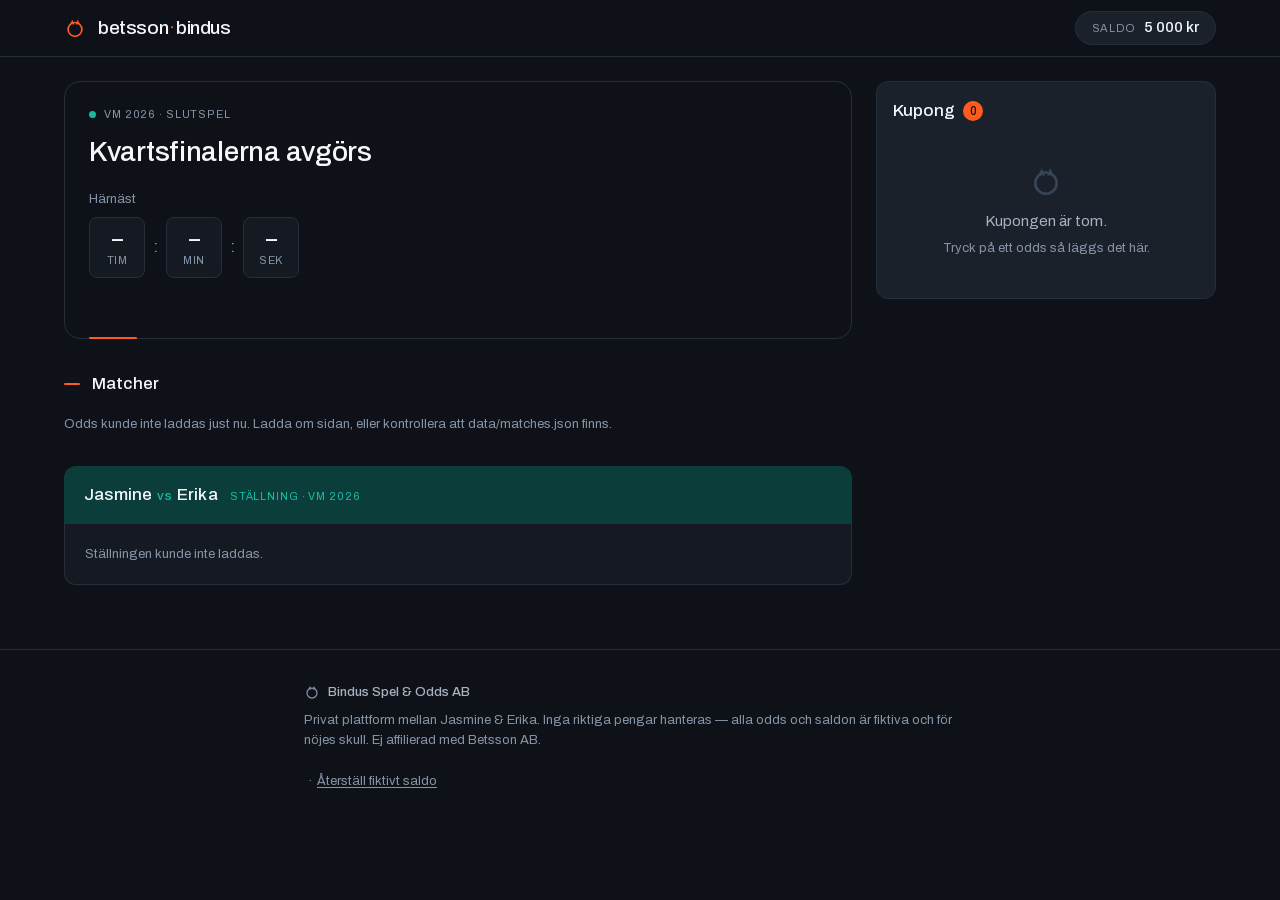
==== index.html @ a3f586de "Betsson & Bindus — privat sportsbook för VM 2026 (statisk front-end) Datadriven oddstavla (data/matc" ====
<!DOCTYPE html>
<html lang="sv">
<head>
  <meta charset="utf-8">
  <meta name="viewport" content="width=device-width, initial-scale=1">
  <title>Betsson &amp; Bindus — Sportsbook · VM 2026</title>
  <meta name="description" content="Privat sportsbook för fotbolls-VM 2026 — Jasmine mot Erika. Odds, kupong och leaderboard. Inga riktiga pengar.">
  <meta name="theme-color" content="#0E1218">

  <meta property="og:type" content="website">
  <meta property="og:site_name" content="Betsson &amp; Bindus">
  <meta property="og:title" content="Betsson &amp; Bindus — Sportsbook · VM 2026">
  <meta property="og:description" content="Privat sportsbook för VM 2026 — Jasmine mot Erika. Kvartsfinalerna avgörs.">
  <meta property="og:url" content="https://stampetherabbit.github.io/betsson-bindus/">
  <meta property="og:image" content="https://stampetherabbit.github.io/betsson-bindus/assets/og-image.png">
  <meta property="og:image:width" content="1200">
  <meta property="og:image:height" content="630">
  <meta name="twitter:card" content="summary_large_image">

  <link rel="icon" href="assets/favicon.svg" type="image/svg+xml">
  <link rel="icon" href="assets/favicon-96.png" type="image/png" sizes="96x96">
  <link rel="apple-touch-icon" href="assets/apple-touch-icon.png">

  <link rel="preload" href="fonts/archivo-var.woff2" as="font" type="font/woff2" crossorigin>
  <link rel="stylesheet" href="css/styles.css">
</head>
<body>
  <a class="skip-link" href="#main">Hoppa till innehållet</a>

  <header class="site-header">
    <div class="shell header-inner">
      <a class="brand" href="#main" aria-label="Betsson och Bindus — till startsidan">
        <svg class="cat-glyph" viewBox="0 0 32 32" width="22" height="22" aria-hidden="true" focusable="false">
          <circle cx="16" cy="18" r="10" fill="none" stroke="currentColor" stroke-width="2.5"/>
          <path d="M9 10 L12 4 L15 11 Z" fill="currentColor"/>
          <path d="M23 10 L20 4 L17 11 Z" fill="currentColor"/>
          <circle cx="12.5" cy="17" r="1.4" fill="var(--bg)"/>
          <circle cx="19.5" cy="17" r="1.4" fill="var(--bg)"/>
        </svg>
        <span class="wordmark">betsson<span class="dot">·</span>bindus</span>
      </a>
      <div class="balance-pill" title="Fiktivt saldo — inga riktiga pengar">
        <span class="balance-label">Saldo</span>
        <span class="balance-value tnum" id="balance-value">5 000 kr</span>
      </div>
    </div>
  </header>

  <div class="shell layout">
    <main id="main">

      <section class="hero" aria-labelledby="hero-title">
        <p class="hero-eyebrow"><span class="live-dot" aria-hidden="true"></span> <span id="hero-eyebrow-text">VM 2026 · Slutspel</span></p>
        <h1 id="hero-title">Kvartsfinalerna avgörs</h1>

        <div class="countdown-wrap">
          <p class="countdown-label" id="countdown-label">Härnäst</p>
          <div class="countdown" id="countdown" aria-label="Nedräkning till nästa avspark">
            <span class="cd-block"><span class="cd-num tnum" id="cd-h">–</span><span class="cd-unit">tim</span></span>
            <span class="cd-sep" aria-hidden="true">:</span>
            <span class="cd-block"><span class="cd-num tnum" id="cd-m">–</span><span class="cd-unit">min</span></span>
            <span class="cd-sep" aria-hidden="true">:</span>
            <span class="cd-block"><span class="cd-num tnum" id="cd-s">–</span><span class="cd-unit">sek</span></span>
          </div>
        </div>

        <ul class="hero-chips" id="hero-chips" aria-label="Kvartsfinaler"></ul>
        <p class="hero-final-teaser" id="hero-final-teaser"></p>
      </section>

      <section class="section" id="matcher" aria-labelledby="matcher-title">
        <h2 class="section-title" id="matcher-title">Matcher</h2>
        <div class="match-list" id="match-list">
          <p class="loading-note">Laddar odds …</p>
        </div>
      </section>

      <section class="section" id="senare" aria-labelledby="senare-title" hidden>
        <h2 class="section-title" id="senare-title">Senare i slutspelet</h2>
        <div class="upcoming-list" id="upcoming-list"></div>
      </section>

      <section class="section" id="vinnare" aria-labelledby="vinnare-title" hidden>
        <h2 class="section-title" id="vinnare-title">Vinnare — VM 2026</h2>
        <div class="outright-grid" id="outright-grid"></div>
      </section>

      <section class="section heart-section" id="medlemmar" aria-labelledby="medlemmar-title">
        <div class="heart-header">
          <h2 class="heart-title" id="medlemmar-title">Jasmine <span class="vs">vs</span> Erika</h2>
          <span class="heart-sub">Ställning · VM 2026</span>
          <span class="example-badge" id="example-badge" hidden title="Påhittade spel — ersätt i data/bets.json">Exempeldata</span>
        </div>
        <div id="leaderboard">
          <p class="loading-note">Laddar ställningen …</p>
        </div>
      </section>

    </main>

    <aside class="betslip empty" id="betslip">
      <button class="betslip-bar" id="slip-bar" aria-expanded="false" aria-controls="slip-panel">
        <span class="slip-bar-left">
          <span class="slip-badge tnum" id="slip-badge-bar">0</span>
          <span>Kupong</span>
        </span>
        <span class="slip-bar-right">
          <span class="slip-bar-payout tnum" id="slip-bar-payout"></span>
          <svg class="chev" viewBox="0 0 16 16" width="16" height="16" aria-hidden="true"><path d="M3 10 L8 5 L13 10" fill="none" stroke="currentColor" stroke-width="2" stroke-linecap="round" stroke-linejoin="round"/></svg>
        </span>
      </button>

      <div class="betslip-panel" id="slip-panel" role="dialog" aria-modal="false" aria-label="Kupong">
        <button class="sheet-handle" id="sheet-handle" aria-label="Stäng kupongen"><span aria-hidden="true"></span></button>

        <div class="slip-view" id="slip-view">
          <div class="slip-header">
            <h2 class="slip-title" tabindex="-1" id="slip-heading">Kupong <span class="slip-badge tnum" id="slip-badge">0</span></h2>
            <button class="slip-clear" id="slip-clear" hidden>Rensa</button>
          </div>

          <div class="slip-empty" id="slip-empty">
            <svg class="cat-glyph big" viewBox="0 0 32 32" width="34" height="34" aria-hidden="true" focusable="false">
              <circle cx="16" cy="18" r="10" fill="none" stroke="currentColor" stroke-width="2.5"/>
              <path d="M9 10 L12 4 L15 11 Z" fill="currentColor"/>
              <path d="M23 10 L20 4 L17 11 Z" fill="currentColor"/>
              <circle cx="12.5" cy="17" r="1.4" fill="var(--surface-raised)"/>
              <circle cx="19.5" cy="17" r="1.4" fill="var(--surface-raised)"/>
            </svg>
            <p>Kupongen är tom.</p>
            <p class="slip-empty-hint">Tryck på ett odds så läggs det här.</p>
          </div>

          <div class="slip-body" id="slip-body" hidden>
            <div class="slip-mode" role="group" aria-label="Speltyp">
              <button class="mode-btn active" id="mode-single" aria-pressed="true">Singel</button>
              <button class="mode-btn" id="mode-kombi" aria-pressed="false">Kombi</button>
            </div>
            <p class="kombi-hint" id="kombi-hint" hidden>Kombi kräver minst två val från olika matcher.</p>

            <ul class="slip-rows" id="slip-rows"></ul>

            <div class="slip-total-odds" id="slip-total-odds" hidden>
              <span>Totalodds</span>
              <span class="tnum" id="total-odds-value">–</span>
            </div>

            <div class="stake-block">
              <label class="stake-label" for="stake-input" id="stake-label">Insats</label>
              <div class="stake-field">
                <input class="stake-input tnum" id="stake-input" type="text" inputmode="numeric" autocomplete="off" value="100" aria-describedby="stake-hint">
                <span class="stake-suffix" aria-hidden="true">kr</span>
              </div>
              <div class="stake-quick" role="group" aria-label="Snabbval för insats">
                <button class="quick-btn" data-stake="50">50</button>
                <button class="quick-btn" data-stake="100">100</button>
                <button class="quick-btn" data-stake="250">250</button>
                <button class="quick-btn" data-stake="all">Allt</button>
              </div>
              <p class="stake-hint" id="stake-hint" hidden></p>
            </div>

            <div class="payout-box" aria-live="polite">
              <div class="payout-row muted-row" id="total-stake-row" hidden>
                <span>Total insats</span>
                <span class="tnum" id="total-stake-value">–</span>
              </div>
              <div class="payout-row">
                <span>Möjlig utbetalning</span>
                <span class="payout-value tnum" id="payout-value">0 kr</span>
              </div>
            </div>

            <button class="place-btn" id="place-btn">Lägg spel</button>
          </div>
        </div>

        <div class="receipt-view" id="receipt-view" hidden>
          <div class="receipt" id="receipt"></div>
          <div class="receipt-actions">
            <button class="ghost-btn" id="receipt-done">Klar</button>
            <button class="share-btn" id="receipt-share">Dela med motståndaren</button>
          </div>
        </div>
      </div>
    </aside>
  </div>

  <div class="backdrop" id="backdrop" hidden></div>
  <div class="toast" id="toast" role="status" aria-live="polite" hidden></div>

  <footer class="site-footer">
    <div class="shell">
      <p class="footer-brand">
        <svg class="cat-glyph" viewBox="0 0 32 32" width="16" height="16" aria-hidden="true" focusable="false">
          <circle cx="16" cy="18" r="10" fill="none" stroke="currentColor" stroke-width="2.5"/>
          <path d="M9 10 L12 4 L15 11 Z" fill="currentColor"/>
          <path d="M23 10 L20 4 L17 11 Z" fill="currentColor"/>
        </svg>
        Bindus Spel &amp; Odds AB
      </p>
      <p>Privat plattform mellan Jasmine &amp; Erika. Inga riktiga pengar hanteras — alla odds och saldon är fiktiva och för nöjes skull. Ej affilierad med Betsson AB.</p>
      <p class="footer-meta"><span id="data-version"></span> · <button class="footer-reset" id="reset-balance">Återställ fiktivt saldo</button></p>
    </div>
  </footer>

  <noscript>
    <div class="noscript-note">Sajten behöver JavaScript för att visa odds och kupong. Aktivera JavaScript och ladda om sidan.</div>
  </noscript>

  <script type="module" src="js/app.js"></script>
</body>
</html>
---- css/styles.css ----
/* betsson·bindus — "Oddstavlan"
   Archivo Variable (OFL, se fonts/OFL.txt) — en familj, tabular-nums för alla siffror. */

@font-face {
  font-family: "Archivo";
  src: url("../fonts/archivo-var.woff2") format("woff2");
  font-weight: 100 900;
  font-display: swap;
}

:root {
  /* Bas & elevation — tre-stegs mörk, inga skuggor för djup */
  --bg:             #0E1218;
  --surface:        #151A22;
  --surface-raised: #1B212B;
  --surface-sunken: #0B0E14;

  /* Text */
  --text-primary:   #F4F6FA;
  --text-secondary: #A8B2C1;
  --text-muted:     #8593A6;

  /* Accent — endast handling */
  --accent:      #FF5A1F;
  --accent-soft: rgba(255, 90, 31, .10);
  --on-accent:   #0E1218;

  /* Funktionell färg: odds-rörelse + utfall */
  --odds-up:        #E24B4A;
  --odds-up-wash:   rgba(226, 75, 74, .12);
  --odds-down:      #1D9E75;
  --odds-down-wash: rgba(29, 158, 117, .12);
  --positive: #1D9E75;
  --negative: #E24B4A;
  --negative-text: #F07573; /* liten röd text på ljusare surfaces — klarar 4.5:1 */

  /* Hjärtat: cyan = endast Jasmine vs Erika + live */
  --heart:      #0B3D3A;
  --heart-live: #17B8A6;

  /* Borders — hairlines */
  --border:        #252E3A;
  --border-odds:   #2A3340;
  --border-strong: #384556;

  /* Radius */
  --r-btn: 8px;
  --r-card: 12px;
  --r-lg: 16px;
  --r-pill: 999px;

  /* Spacing — strikt 4px-bas */
  --s1: 4px;  --s2: 8px;  --s3: 12px; --s4: 16px;
  --s5: 20px; --s6: 24px; --s8: 32px; --s12: 48px; --s16: 64px;

  /* Motion */
  --e-snap:   cubic-bezier(0.2, 0, 0, 1);
  --e-spring: cubic-bezier(0.32, 0.72, 0, 1);
  --e-pop:    cubic-bezier(0.34, 1.56, 0.64, 1);
  --d-micro: 120ms;
  --d-add:   200ms;
  --d-sheet: 300ms;
  --d-flash: 600ms;

  /* Layout */
  --maxw: 1200px;
  --panel-w: 340px;
  --header-h: 56px;
  --sticky-top: 72px;
}

/* ---------- Reset-lite ---------- */
*, *::before, *::after { box-sizing: border-box; }
html { -webkit-text-size-adjust: 100%; }
body {
  margin: 0;
  background: var(--bg);
  color: var(--text-secondary);
  font-family: "Archivo", system-ui, -apple-system, "Segoe UI", sans-serif;
  font-size: 15px;
  line-height: 1.55;
  -webkit-font-smoothing: antialiased;
}
h1, h2, h3, p, ul { margin: 0; }
ul { padding: 0; list-style: none; }
button, input { font: inherit; color: inherit; }
button { background: none; border: 0; padding: 0; cursor: pointer; }
svg { display: block; }
a { color: inherit; text-decoration: none; }

.tnum { font-variant-numeric: tabular-nums; }

[hidden] { display: none !important; }

:focus-visible {
  outline: 2px solid var(--accent);
  outline-offset: 2px;
  border-radius: var(--r-btn);
}

.sr-only {
  position: absolute; width: 1px; height: 1px;
  clip-path: inset(50%); overflow: hidden; white-space: nowrap;
}

.skip-link {
  position: absolute; top: -48px; left: var(--s4);
  background: var(--accent); color: var(--on-accent);
  padding: var(--s2) var(--s4); border-radius: var(--r-btn);
  font-weight: 500; z-index: 100;
  transition: top var(--d-micro) var(--e-snap);
}
.skip-link:focus { top: var(--s2); }

.shell {
  max-width: var(--maxw);
  margin-inline: auto;
  padding-inline: clamp(16px, 4vw, 24px);
}

/* ---------- Header ---------- */
.site-header {
  position: sticky; top: 0; z-index: 30;
  background: var(--bg);
  border-bottom: 1px solid var(--border);
}
.header-inner {
  height: var(--header-h);
  display: flex; align-items: center; justify-content: space-between;
  gap: var(--s4);
}
.brand { display: flex; align-items: center; gap: var(--s3); }
.cat-glyph { color: var(--accent); flex: none; }
.wordmark {
  font-size: 19px; font-weight: 500; letter-spacing: -0.02em;
  color: var(--text-primary);
}
.wordmark .dot { color: var(--accent); padding: 0 1px; }

.balance-pill {
  display: flex; align-items: baseline; gap: var(--s2);
  background: var(--surface-raised);
  border: 1px solid var(--border);
  border-radius: var(--r-pill);
  padding: var(--s1) var(--s4);
}
.balance-label {
  font-size: 11px; text-transform: uppercase; letter-spacing: .06em;
  color: var(--text-muted);
}
.balance-value { font-size: 15px; font-weight: 500; color: var(--text-primary); }

/* ---------- Layout ---------- */
.layout { padding-block: var(--s6) var(--s16); }
main { min-width: 0; }
main > * + * { margin-top: var(--s8); }

@media (min-width: 1024px) {
  .layout {
    display: grid;
    grid-template-columns: minmax(0, 1fr) var(--panel-w);
    gap: var(--s6);
    align-items: start;
  }
}

/* ---------- Hero ---------- */
.hero {
  border: 1px solid var(--border);
  border-radius: var(--r-lg);
  padding: var(--s6);
  position: relative;
}
.hero::after {
  content: ""; position: absolute; left: var(--s6); bottom: -1px;
  width: 48px; height: 2px; background: var(--accent); border-radius: 1px;
}
.hero-eyebrow {
  display: flex; align-items: center; gap: var(--s2);
  font-size: 11px; text-transform: uppercase; letter-spacing: .08em;
  color: var(--text-muted);
}
.live-dot {
  width: 7px; height: 7px; border-radius: 50%;
  background: var(--heart-live); flex: none;
  animation: live-pulse 2s var(--e-snap) infinite;
}
@keyframes live-pulse { 0%, 100% { opacity: 1; } 50% { opacity: .45; } }

.hero h1 {
  font-size: 28px; font-weight: 500; color: var(--text-primary);
  letter-spacing: -0.01em; line-height: 1.2;
  margin-top: var(--s3);
}

.countdown-wrap { margin-top: var(--s5); }
.countdown-label { font-size: 13px; color: var(--text-muted); margin-bottom: var(--s2); }
.countdown { display: flex; align-items: center; gap: var(--s2); }
.cd-block {
  background: var(--surface);
  border: 1px solid var(--border);
  border-radius: var(--r-btn);
  padding: var(--s2) var(--s3);
  display: flex; flex-direction: column; align-items: center;
  min-width: 56px;
}
.cd-num { font-size: 22px; font-weight: 500; color: var(--text-primary); line-height: 1.2; }
.cd-unit { font-size: 11px; text-transform: uppercase; letter-spacing: .06em; color: var(--text-muted); }
.cd-sep { color: var(--text-muted); font-size: 17px; }
.countdown.is-live .cd-block, .countdown.is-live .cd-sep { display: none; }
.cd-live-text {
  display: none;
  font-size: 17px; font-weight: 500; color: var(--heart-live);
}
.countdown.is-live .cd-live-text { display: flex; align-items: center; gap: var(--s2); }

.hero-chips {
  display: flex; gap: var(--s2);
  margin-top: var(--s5);
  overflow-x: auto;
  scroll-snap-type: x proximity;
  -webkit-overflow-scrolling: touch;
  scrollbar-width: none;
}
.hero-chips::-webkit-scrollbar { display: none; }
.hero-chip { scroll-snap-align: start; flex: none; }
.hero-chip button {
  display: flex; align-items: center; gap: var(--s2);
  background: var(--surface);
  border: 1px solid var(--border);
  border-radius: var(--r-pill);
  padding: var(--s2) var(--s4);
  font-size: 13px; color: var(--text-secondary);
  white-space: nowrap;
  transition: border-color var(--d-micro) var(--e-snap);
  min-height: 36px;
}
.hero-chip button:hover { border-color: var(--border-strong); }
.hero-chip .chip-time { color: var(--text-muted); font-size: 11px; }
.hero-final-teaser { margin-top: var(--s4); font-size: 13px; color: var(--text-muted); }

/* ---------- Sektioner ---------- */
.section-title {
  display: flex; align-items: center; gap: var(--s3);
  font-size: 17px; font-weight: 500; color: var(--text-primary);
  margin-bottom: var(--s4);
}
.section-title::before {
  content: ""; width: 16px; height: 2px;
  background: var(--accent); border-radius: 1px; flex: none;
}
.loading-note { color: var(--text-muted); font-size: 13px; }

/* ---------- Matchkort ---------- */
.match-list { display: flex; flex-direction: column; gap: var(--s3); }

.match-card {
  background: var(--surface);
  border: 1px solid var(--border);
  border-radius: var(--r-card);
  padding: var(--s4);
  transition: border-color var(--d-micro) var(--e-snap);
  position: relative;
}
.match-card:hover { border-color: var(--border-strong); }
.match-card.has-selection::before {
  content: ""; position: absolute; left: -1px; top: var(--s4); bottom: var(--s4);
  width: 3px; background: var(--accent); border-radius: 0 2px 2px 0;
}

.match-meta {
  display: flex; align-items: center; gap: var(--s1) var(--s2);
  flex-wrap: wrap;
  font-size: 11px; text-transform: uppercase; letter-spacing: .06em;
  color: var(--text-muted);
  margin-bottom: var(--s3);
}
.match-meta > span { white-space: nowrap; }
.match-meta .meta-sep { opacity: .6; }
.match-live-tag {
  display: inline-flex; align-items: center; gap: 5px;
  color: var(--heart-live); font-weight: 500;
}
.match-live-tag .live-dot { width: 6px; height: 6px; }

.match-teams { display: flex; flex-direction: column; gap: var(--s2); margin-bottom: var(--s4); }
.team-row { display: flex; align-items: center; gap: var(--s3); }
.team-flag {
  width: 28px; height: 28px; border-radius: 50%; flex: none;
  background: var(--surface-sunken);
  border: 1px solid var(--border-odds);
  display: grid; place-items: center;
  font-size: 15px; line-height: 1;
}
.team-flag.tbd { border-style: dashed; color: var(--text-muted); font-size: 13px; }
.team-name { font-size: 15px; font-weight: 500; color: var(--text-primary); }
.team-name.tbd { color: var(--text-muted); font-weight: 400; }
.team-score { margin-left: auto; font-size: 17px; font-weight: 500; color: var(--text-primary); }

.market-label {
  font-size: 11px; text-transform: uppercase; letter-spacing: .06em;
  color: var(--text-muted);
  margin-bottom: var(--s2);
  display: flex; justify-content: space-between; gap: var(--s2);
}
.market-note { text-transform: none; letter-spacing: 0; }

.odds-row { display: grid; grid-template-columns: repeat(3, 1fr); gap: var(--s2); }
.odds-row.cols-2 { grid-template-columns: repeat(2, 1fr); }

/* ---------- Odds-knapp (kärnkomponent) ---------- */
.odds-btn {
  height: 56px;
  border-radius: var(--r-btn);
  background: var(--surface-sunken);
  border: 1px solid var(--border-odds);
  display: flex; flex-direction: column; align-items: center; justify-content: center;
  gap: 1px;
  transition: border-color var(--d-micro) var(--e-snap),
              background-color var(--d-micro) var(--e-snap),
              transform 90ms var(--e-snap);
  position: relative;
  min-width: 0;
}
.odds-btn:hover { border-color: var(--border-strong); background: var(--surface); }
.odds-btn:active { transform: scale(0.97); }

.odds-label {
  font-size: 11px; text-transform: uppercase; letter-spacing: .06em;
  color: var(--text-muted);
  max-width: 100%; overflow: hidden; text-overflow: ellipsis; white-space: nowrap;
  padding-inline: var(--s1);
}
.odds-value-wrap { display: flex; align-items: center; gap: 3px; }
.odds-value { font-size: 17px; font-weight: 500; color: var(--text-primary); line-height: 1.2; }
.odds-arrow { font-size: 10px; line-height: 1; opacity: 0; transition: opacity var(--d-add) var(--e-snap); }
.odds-arrow.show-up   { opacity: 1; color: var(--odds-up); }
.odds-arrow.show-down { opacity: 1; color: var(--odds-down); }

.odds-btn.selected {
  background: var(--surface-raised);
  border-color: var(--accent);
  box-shadow: inset 0 0 0 100px var(--accent-soft);
}
.odds-btn.selected .odds-value { color: var(--accent); }
.odds-btn.selected::after {
  content: ""; position: absolute; top: 6px; right: 6px;
  width: 6px; height: 6px; border-radius: 50%; background: var(--accent);
}

.odds-btn:disabled, .odds-btn.locked {
  cursor: default; opacity: .55;
}
.odds-btn.locked .odds-value { color: var(--text-muted); font-size: 13px; letter-spacing: .04em; }

.odds-btn.flash-down { animation: wash-down var(--d-flash) var(--e-snap); }
.odds-btn.flash-up   { animation: wash-up   var(--d-flash) var(--e-snap); }
@keyframes wash-down { 0% { background-color: var(--surface-sunken); } 25% { background-color: var(--odds-down-wash); } 50% { background-color: var(--odds-down-wash); } 100% { background-color: var(--surface-sunken); } }
@keyframes wash-up   { 0% { background-color: var(--surface-sunken); } 25% { background-color: var(--odds-up-wash); }   50% { background-color: var(--odds-up-wash); }   100% { background-color: var(--surface-sunken); } }

.odds-btn .odds-value.slide-down { animation: num-down 400ms var(--e-snap); }
.odds-btn .odds-value.slide-up   { animation: num-up   400ms var(--e-snap); }
@keyframes num-down {
  0% { transform: translateY(-8px); opacity: 0; color: var(--odds-down); }
  30% { transform: translateY(0); opacity: 1; color: var(--odds-down); }
  100% { color: var(--text-primary); }
}
@keyframes num-up {
  0% { transform: translateY(8px); opacity: 0; color: var(--odds-up); }
  30% { transform: translateY(0); opacity: 1; color: var(--odds-up); }
  100% { color: var(--text-primary); }
}

/* Fler marknader — progressiv disclosure */
.more-markets { display: grid; grid-template-rows: 0fr; transition: grid-template-rows var(--d-add) var(--e-snap); }
.more-markets > div { overflow: hidden; }
.more-markets.open { grid-template-rows: 1fr; }
.more-markets .market-block { padding-top: var(--s4); }

.more-toggle {
  margin-top: var(--s3);
  font-size: 13px; color: var(--text-muted);
  display: inline-flex; align-items: center; gap: var(--s1);
  padding: var(--s1) 0;
  transition: color var(--d-micro) var(--e-snap);
  min-height: 44px;
}
.more-toggle:hover { color: var(--text-secondary); }
.more-toggle .chev { transition: transform var(--d-add) var(--e-snap); }
.more-toggle[aria-expanded="true"] .chev { transform: rotate(180deg); }

.match-note { font-size: 13px; color: var(--text-muted); }

/* Finished-kort */
.match-card.finished { opacity: .8; }
.match-card.finished .match-meta { color: var(--text-muted); }

/* ---------- Senare i slutspelet ---------- */
.upcoming-list {
  border: 1px solid var(--border);
  border-radius: var(--r-card);
  background: var(--surface);
  overflow: hidden;
}
.upcoming-row {
  display: flex; align-items: flex-start; gap: var(--s3);
  padding: var(--s3) var(--s4);
  font-size: 13px;
}
.upcoming-row + .upcoming-row { border-top: 1px solid var(--border); }
.upcoming-stage { color: var(--text-primary); font-weight: 500; min-width: 88px; }
.upcoming-info { color: var(--text-muted); }
.upcoming-date { margin-left: auto; color: var(--text-secondary); white-space: nowrap; flex: none; }

/* ---------- Outrights ---------- */
.outright-grid {
  display: grid;
  grid-template-columns: repeat(auto-fill, minmax(150px, 1fr));
  gap: var(--s2);
}
.outright-btn {
  height: 56px;
  border-radius: var(--r-btn);
  background: var(--surface-sunken);
  border: 1px solid var(--border-odds);
  display: flex; align-items: center; justify-content: space-between;
  gap: var(--s2);
  padding-inline: var(--s4);
  transition: border-color var(--d-micro) var(--e-snap),
              background-color var(--d-micro) var(--e-snap),
              transform 90ms var(--e-snap);
  position: relative;
}
.outright-btn:hover { border-color: var(--border-strong); background: var(--surface); }
.outright-btn:active { transform: scale(0.97); }
.outright-btn .team-flag { width: 24px; height: 24px; font-size: 13px; }
.outright-name {
  font-size: 13px; font-weight: 500; color: var(--text-primary);
  flex: 1; text-align: left; min-width: 0;
  overflow: hidden; text-overflow: ellipsis; white-space: nowrap;
}
.outright-btn .odds-value { font-size: 17px; }
.outright-btn.selected {
  background: var(--surface-raised);
  border-color: var(--accent);
  box-shadow: inset 0 0 0 100px var(--accent-soft);
}
.outright-btn.selected .odds-value { color: var(--accent); }
.outright-btn.flash-down { animation: wash-down var(--d-flash) var(--e-snap); }
.outright-btn.flash-up   { animation: wash-up   var(--d-flash) var(--e-snap); }

/* ---------- Hjärtat: Jasmine vs Erika ---------- */
.heart-header {
  background: var(--heart);
  border-radius: var(--r-card) var(--r-card) 0 0;
  padding: var(--s4) var(--s5);
  display: flex; align-items: baseline; gap: var(--s3); flex-wrap: wrap;
}
.heart-title { font-size: 17px; font-weight: 500; color: var(--text-primary); letter-spacing: .01em; }
.heart-title .vs { color: var(--heart-live); font-size: 13px; padding-inline: 2px; }
.heart-sub {
  font-size: 11px; text-transform: uppercase; letter-spacing: .08em;
  color: var(--heart-live);
}
.example-badge {
  margin-left: auto;
  font-size: 11px; letter-spacing: .04em;
  color: var(--text-muted);
  border: 1px dashed var(--border-strong);
  border-radius: var(--r-pill);
  padding: 1px var(--s2);
}

#leaderboard {
  background: var(--surface);
  border: 1px solid var(--border);
  border-top: 0;
  border-radius: 0 0 var(--r-card) var(--r-card);
  padding: var(--s5);
}

.h2h { display: grid; grid-template-columns: 1fr auto 1fr; gap: var(--s4); align-items: center; }
.h2h-player { display: flex; flex-direction: column; align-items: center; gap: var(--s2); text-align: center; }
.h2h-avatar {
  width: 56px; height: 56px; border-radius: 50%;
  background: var(--surface-raised);
  border: 1px solid var(--border-strong);
  display: grid; place-items: center;
  font-size: 22px; font-weight: 500; color: var(--text-primary);
}
.h2h-player.leader .h2h-avatar { border: 2px solid var(--heart-live); }
.h2h-name { font-size: 22px; font-weight: 500; color: var(--text-primary); line-height: 1.2; }
.leader-pill {
  font-size: 11px; text-transform: uppercase; letter-spacing: .08em;
  color: var(--heart-live);
  border: 1px solid var(--heart-live);
  border-radius: var(--r-pill);
  padding: 1px var(--s2);
  animation: leader-pulse 2s var(--e-snap) infinite;
}
@keyframes leader-pulse { 0%, 100% { opacity: 1; } 50% { opacity: .6; } }
.h2h-score {
  font-size: 34px; font-weight: 500; color: var(--text-primary);
  white-space: nowrap;
}
.h2h-score .score-sep { color: var(--text-muted); padding-inline: var(--s1); }
.h2h-score-label { font-size: 11px; text-transform: uppercase; letter-spacing: .06em; color: var(--text-muted); text-align: center; margin-top: var(--s1); }

.winshare { margin-top: var(--s5); }
.winshare-track {
  height: 6px; border-radius: 3px; background: var(--surface-sunken);
  border: 1px solid var(--border-odds);
  overflow: hidden; display: flex;
}
.winshare-fill { background: var(--heart-live); height: 100%; }
.winshare-labels { display: flex; justify-content: space-between; font-size: 11px; color: var(--text-muted); margin-top: var(--s1); }

.stat-grid {
  display: grid; grid-template-columns: 1fr 1fr; gap: var(--s2);
  margin-top: var(--s5);
}
.stat-col { display: flex; flex-direction: column; gap: var(--s2); }
.stat-col-head {
  display: flex; align-items: center; gap: var(--s2);
  padding-block: var(--s1);
}
.stat-col-avatar {
  width: 24px; height: 24px; border-radius: 50%;
  background: var(--surface-raised);
  border: 1px solid var(--border-strong);
  display: grid; place-items: center;
  font-size: 12px; font-weight: 500; color: var(--text-primary);
}
.stat-col-name { font-size: 13px; font-weight: 500; color: var(--text-primary); }
.stat-cell {
  display: flex; justify-content: space-between; align-items: baseline;
  background: var(--surface-sunken);
  border: 1px solid var(--border-odds);
  border-radius: var(--r-btn);
  padding: var(--s2) var(--s3);
  font-size: 13px;
}
.stat-cell .stat-label { color: var(--text-muted); }
.stat-cell .stat-value { font-weight: 500; color: var(--text-primary); }
.stat-value.pos { color: var(--positive); }
.stat-value.neg { color: var(--negative); }

.spark-row { display: flex; align-items: center; justify-content: space-between; gap: var(--s3); margin-top: var(--s3); }
.spark-label { font-size: 11px; text-transform: uppercase; letter-spacing: .06em; color: var(--text-muted); }
.sparkline { flex: none; }
.sparkline polyline { stroke: var(--heart-live); stroke-width: 1.5; fill: none; }

.history { margin-top: var(--s6); }
.history-title { font-size: 13px; font-weight: 500; color: var(--text-primary); margin-bottom: var(--s3); }
.history-scroll { overflow-x: auto; -webkit-overflow-scrolling: touch; }
.history-table { width: 100%; border-collapse: collapse; font-size: 13px; min-width: 520px; }
.history-table th {
  text-align: left; font-weight: 400;
  font-size: 11px; text-transform: uppercase; letter-spacing: .06em;
  color: var(--text-muted);
  padding: var(--s2) var(--s3);
  border-bottom: 1px solid var(--border);
}
.history-table td {
  padding: var(--s2) var(--s3);
  border-bottom: 1px solid var(--border);
  color: var(--text-secondary);
  white-space: nowrap;
}
.history-table td.pick { color: var(--text-primary); font-weight: 500; }
.history-table .result-dot {
  display: inline-block; width: 8px; height: 8px; border-radius: 50%;
  margin-right: 6px; vertical-align: baseline;
}
.result-dot.won { background: var(--positive); }
.result-dot.lost { background: var(--negative); }
.result-dot.open { background: var(--text-muted); }
.history-table .outcome.pos { color: var(--positive); }
.history-table .outcome.neg { color: var(--negative-text); }
.history-table .outcome.open { color: var(--text-muted); }

/* ---------- Bet slip ---------- */
.betslip { min-width: 0; }

.betslip-panel {
  background: var(--surface-raised);
  border: 1px solid var(--border);
  border-radius: var(--r-card);
  display: flex; flex-direction: column;
}

.sheet-handle { display: none; }

.slip-view, .receipt-view { padding: var(--s4); }

.slip-header { display: flex; align-items: center; justify-content: space-between; margin-bottom: var(--s4); }
.slip-title {
  font-size: 17px; font-weight: 500; color: var(--text-primary);
  display: flex; align-items: center; gap: var(--s2);
}
.slip-badge {
  background: var(--accent); color: var(--on-accent);
  font-size: 12px; font-weight: 500;
  min-width: 20px; height: 20px; border-radius: var(--r-pill);
  display: inline-grid; place-items: center;
  padding-inline: 6px;
}
.slip-badge.pop { animation: badge-pop var(--d-add) var(--e-pop); }
@keyframes badge-pop { 0% { transform: scale(1); } 50% { transform: scale(1.15); } 100% { transform: scale(1); } }
.slip-clear { font-size: 13px; color: var(--text-muted); min-height: 44px; }
.slip-clear:hover { color: var(--text-secondary); }

.slip-empty { text-align: center; padding: var(--s6) var(--s4); color: var(--text-secondary); }
.slip-empty .cat-glyph { margin-inline: auto; color: var(--border-strong); margin-bottom: var(--s3); }
.slip-empty-hint { font-size: 13px; color: var(--text-muted); margin-top: var(--s1); }

.slip-mode {
  display: grid; grid-template-columns: 1fr 1fr;
  border-bottom: 1px solid var(--border);
  margin-bottom: var(--s3);
}
.mode-btn {
  padding: var(--s2) 0 var(--s3);
  font-size: 13px; font-weight: 500; color: var(--text-muted);
  border-bottom: 2px solid transparent;
  transition: color var(--d-micro) var(--e-snap), border-color var(--d-micro) var(--e-snap);
  min-height: 44px;
}
.mode-btn.active { color: var(--text-primary); border-bottom-color: var(--accent); }
.mode-btn:disabled { opacity: .45; cursor: default; }
.kombi-hint { font-size: 12px; color: var(--text-muted); margin-bottom: var(--s3); }

.slip-rows { display: flex; flex-direction: column; }
.slip-row {
  display: grid;
  grid-template-columns: minmax(0, 1fr) auto auto;
  gap: var(--s2);
  align-items: center;
  padding-block: var(--s3);
  border-bottom: 1px dashed var(--border-odds);
  animation: row-in var(--d-add) var(--e-snap);
}
@keyframes row-in { from { opacity: 0; transform: translateY(4px); } to { opacity: 1; transform: none; } }
.slip-row-info { min-width: 0; }
.slip-row-pick { font-size: 15px; font-weight: 500; color: var(--text-primary); overflow: hidden; text-overflow: ellipsis; white-space: nowrap; }
.slip-row-match { font-size: 12px; color: var(--text-muted); overflow: hidden; text-overflow: ellipsis; white-space: nowrap; }
.slip-row-odds { font-size: 15px; font-weight: 500; color: var(--text-primary); }
.slip-row-odds.slide-down { animation: num-down 400ms var(--e-snap); }
.slip-row-odds.slide-up { animation: num-up 400ms var(--e-snap); }
.slip-row-remove {
  width: 32px; height: 32px; border-radius: var(--r-btn);
  display: grid; place-items: center;
  color: var(--text-muted);
  transition: color var(--d-micro) var(--e-snap), background-color var(--d-micro) var(--e-snap);
  position: relative;
}
.slip-row-remove::before { content: ""; position: absolute; inset: -6px; }
.slip-row-remove:hover { color: var(--text-primary); background: var(--surface); }

.slip-total-odds {
  display: flex; justify-content: space-between;
  font-size: 13px; color: var(--text-muted);
  padding-block: var(--s3);
  border-bottom: 1px dashed var(--border-odds);
}
.slip-total-odds .tnum { font-weight: 500; color: var(--text-primary); font-size: 15px; }

.stake-block { margin-top: var(--s4); }
.stake-label { display: block; font-size: 11px; text-transform: uppercase; letter-spacing: .06em; color: var(--text-muted); margin-bottom: var(--s2); }
.stake-field { position: relative; }
.stake-input {
  width: 100%;
  background: var(--surface-sunken);
  border: 1px solid var(--border-odds);
  border-radius: var(--r-btn);
  padding: var(--s3) var(--s12) var(--s3) var(--s4);
  font-size: 17px; font-weight: 500; color: var(--text-primary);
  transition: border-color var(--d-micro) var(--e-snap), box-shadow var(--d-micro) var(--e-snap);
}
.stake-input:focus { outline: none; border-color: var(--accent); box-shadow: 0 0 0 2px var(--accent-soft); }
.stake-suffix {
  position: absolute; right: var(--s4); top: 50%; transform: translateY(-50%);
  color: var(--text-muted); font-size: 15px;
}
.stake-quick { display: grid; grid-template-columns: repeat(4, 1fr); gap: var(--s2); margin-top: var(--s2); }
.quick-btn {
  border: 1px solid var(--border-odds);
  border-radius: var(--r-btn);
  padding: var(--s2) 0;
  font-size: 13px; font-weight: 500; color: var(--text-secondary);
  transition: border-color var(--d-micro) var(--e-snap), color var(--d-micro) var(--e-snap);
  min-height: 44px;
}
.quick-btn:hover { border-color: var(--border-strong); color: var(--text-primary); }
.stake-hint { font-size: 13px; color: var(--negative-text); margin-top: var(--s2); }
.stake-hint.info { color: var(--text-muted); }

.payout-box {
  background: var(--surface-sunken);
  border: 1px solid var(--border-odds);
  border-radius: var(--r-btn);
  padding: var(--s3) var(--s4);
  margin-top: var(--s4);
}
.payout-row { display: flex; justify-content: space-between; align-items: baseline; }
.payout-row > span:first-child { font-size: 13px; color: var(--text-muted); }
.payout-row.muted-row { margin-bottom: var(--s1); }
.payout-row.muted-row .tnum { font-size: 13px; color: var(--text-secondary); }
.payout-value { font-size: 24px; font-weight: 500; color: var(--text-primary); }

.place-btn {
  width: 100%;
  margin-top: var(--s4);
  height: 52px;
  border-radius: var(--r-btn);
  background: var(--accent);
  color: var(--on-accent);
  font-size: 17px; font-weight: 500;
  transition: transform 90ms var(--e-snap), opacity var(--d-micro) var(--e-snap);
}
.place-btn:hover { opacity: .92; }
.place-btn:active { transform: scale(0.98); }
.place-btn:disabled { opacity: .4; cursor: default; }

/* ---------- Kvitto ---------- */
.receipt-view { animation: row-in var(--d-sheet) var(--e-snap); }
.receipt {
  background: var(--surface-sunken);
  border: 1px solid var(--border-odds);
  border-top: 1px dashed var(--border-odds);
  border-radius: var(--r-card);
  padding: var(--s5) var(--s5) var(--s4);
  position: relative;
  max-width: 360px;
  margin-inline: auto;
}
.receipt::before {
  content: ""; position: absolute; top: -9px; left: 0; right: 0; height: 18px;
  background:
    radial-gradient(circle 9px at 12px 9px, var(--surface-raised) 8px, transparent 9px),
    radial-gradient(circle 9px at calc(100% - 12px) 9px, var(--surface-raised) 8px, transparent 9px);
}
.receipt-head { display: flex; align-items: center; gap: var(--s3); margin-bottom: var(--s4); }
.receipt-head .cat-glyph { color: var(--accent); }
.receipt-check {
  width: 24px; height: 24px; border-radius: 50%;
  border: 1.5px solid var(--positive);
  display: grid; place-items: center;
  color: var(--positive);
  margin-left: auto;
}
.receipt-check svg path {
  stroke-dasharray: 14; stroke-dashoffset: 14;
  animation: check-draw 400ms var(--e-snap) 150ms forwards;
}
@keyframes check-draw { to { stroke-dashoffset: 0; } }
.receipt-title { font-size: 17px; font-weight: 500; color: var(--text-primary); }
.receipt-rows { display: flex; flex-direction: column; }
.receipt-row {
  display: flex; justify-content: space-between; gap: var(--s3);
  font-size: 13px; color: var(--text-secondary);
  padding-block: var(--s2);
}
.receipt-row .r-value { color: var(--text-primary); font-weight: 500; white-space: nowrap; }
.receipt-row.divider { border-top: 1px dashed var(--border-odds); margin-top: var(--s2); padding-top: var(--s3); }
.receipt-row.payout-line .r-value { color: var(--text-primary); font-size: 24px; }
.receipt-foot {
  border-top: 1px dashed var(--border-odds);
  margin-top: var(--s3); padding-top: var(--s3);
  font-size: 12px; color: var(--text-muted);
  display: flex; flex-direction: column; gap: 2px;
}
.receipt-id { letter-spacing: .06em; }
.receipt-actions {
  display: grid; grid-template-columns: auto 1fr; gap: var(--s2);
  margin-top: var(--s4);
  max-width: 360px; margin-inline: auto;
}
.ghost-btn {
  border: 1px solid var(--border-strong);
  border-radius: var(--r-btn);
  padding: 0 var(--s5); height: 48px;
  font-size: 15px; font-weight: 500; color: var(--text-secondary);
  transition: border-color var(--d-micro) var(--e-snap), color var(--d-micro) var(--e-snap);
}
.ghost-btn:hover { border-color: var(--text-muted); color: var(--text-primary); }
.share-btn {
  border-radius: var(--r-btn);
  background: var(--accent); color: var(--on-accent);
  height: 48px; font-size: 15px; font-weight: 500;
  transition: transform 90ms var(--e-snap), opacity var(--d-micro) var(--e-snap);
}
.share-btn:hover { opacity: .92; }
.share-btn:active { transform: scale(0.98); }

/* ---------- Bet slip: desktop sticky ---------- */
@media (min-width: 1024px) {
  .betslip { position: sticky; top: var(--sticky-top); }
  .betslip-bar { display: none; }
  .betslip-panel { max-height: calc(100vh - var(--sticky-top) - var(--s6)); overflow-y: auto; }
}

/* ---------- Bet slip: mobil botten-sheet ---------- */
@media (max-width: 1023px) {
  .betslip {
    position: fixed; left: 0; right: 0; bottom: 0; z-index: 50;
    transform: translateY(calc(100% - 60px));
    transition: transform var(--d-sheet) var(--e-spring);
    will-change: transform;
  }
  .betslip.dragging { transition: none; }
  .betslip.open { transform: translateY(0); }
  .betslip.empty:not(.open) { transform: translateY(100%); }

  .betslip-bar {
    display: flex; align-items: center; justify-content: space-between;
    width: 100%;
    height: 60px;
    padding: 0 var(--s5) var(--s1);
    background: var(--surface-raised);
    border-top: 1px solid var(--border);
    color: var(--text-primary);
    font-size: 15px; font-weight: 500;
  }
  .slip-bar-left, .slip-bar-right { display: flex; align-items: center; gap: var(--s3); }
  .slip-bar-payout { font-size: 13px; color: var(--text-primary); font-weight: 500; }
  .betslip-bar .chev { color: var(--text-muted); transition: transform var(--d-sheet) var(--e-spring); }
  .betslip.open .betslip-bar .chev { transform: rotate(180deg); }

  .betslip-panel {
    border-radius: 0;
    border: 0;
    border-top: 1px solid var(--border);
    max-height: 82vh;
    max-height: 82dvh;
    overflow-y: auto;
    overscroll-behavior: contain;
    padding-bottom: env(safe-area-inset-bottom);
  }

  .sheet-handle {
    display: grid; place-items: center;
    width: 100%; padding: var(--s2) 0;
  }
  .sheet-handle span {
    width: 36px; height: 4px; border-radius: 2px;
    background: var(--border-strong);
    display: block;
  }

  .layout { padding-bottom: 96px; }
}

/* ---------- Backdrop & toast ---------- */
.backdrop {
  position: fixed; inset: 0; z-index: 40;
  background: rgba(11, 14, 20, .6);
  opacity: 0;
  transition: opacity var(--d-sheet) var(--e-snap);
}
.backdrop.show { opacity: 1; }

.toast {
  position: fixed; left: 50%; bottom: 84px; z-index: 60;
  transform: translateX(-50%);
  background: var(--surface-raised);
  border: 1px solid var(--border-strong);
  border-radius: var(--r-btn);
  padding: var(--s3) var(--s4);
  font-size: 13px; color: var(--text-primary);
  max-width: min(90vw, 360px);
  animation: row-in var(--d-add) var(--e-snap);
}

/* ---------- Footer ---------- */
.site-footer {
  border-top: 1px solid var(--border);
  padding-block: var(--s8);
  font-size: 13px;
  color: var(--text-muted);
}
.site-footer .shell { display: flex; flex-direction: column; gap: var(--s2); max-width: 720px; }
.footer-brand {
  display: flex; align-items: center; gap: var(--s2);
  color: var(--text-secondary); font-weight: 500;
}
.footer-brand .cat-glyph { color: var(--text-muted); }
.footer-meta { display: flex; align-items: baseline; gap: var(--s1); flex-wrap: wrap; }
.footer-reset {
  color: var(--text-muted); text-decoration: underline; text-underline-offset: 2px;
  font-size: 13px;
  min-height: 44px;
}
.footer-reset:hover { color: var(--text-secondary); }

.noscript-note {
  position: fixed; inset-inline: 0; bottom: 0;
  background: var(--surface-raised); color: var(--text-primary);
  border-top: 1px solid var(--border);
  padding: var(--s4); text-align: center; font-size: 13px;
  z-index: 100;
}

/* ---------- Mobil-anpassningar ---------- */
@media (max-width: 639px) {
  .hero h1 { font-size: 24px; }
  .h2h { grid-template-columns: 1fr; gap: var(--s3); }
  .h2h-score-wrap { order: -1; text-align: center; }
  .stat-grid { grid-template-columns: 1fr; }
  .outright-grid { grid-template-columns: 1fr 1fr; }
  .balance-pill { padding-block: 2px; }
}

@media (min-width: 640px) and (max-width: 1023px) {
  .outright-grid { grid-template-columns: repeat(3, 1fr); }
}

/* ---------- Reducerad rörelse ---------- */
@media (prefers-reduced-motion: reduce) {
  *, *::before, *::after {
    animation-duration: 0.01ms !important;
    animation-iteration-count: 1 !important;
    transition-duration: 0.01ms !important;
  }
  .live-dot, .leader-pill { animation: none; }
  .betslip { transition: none; }
}
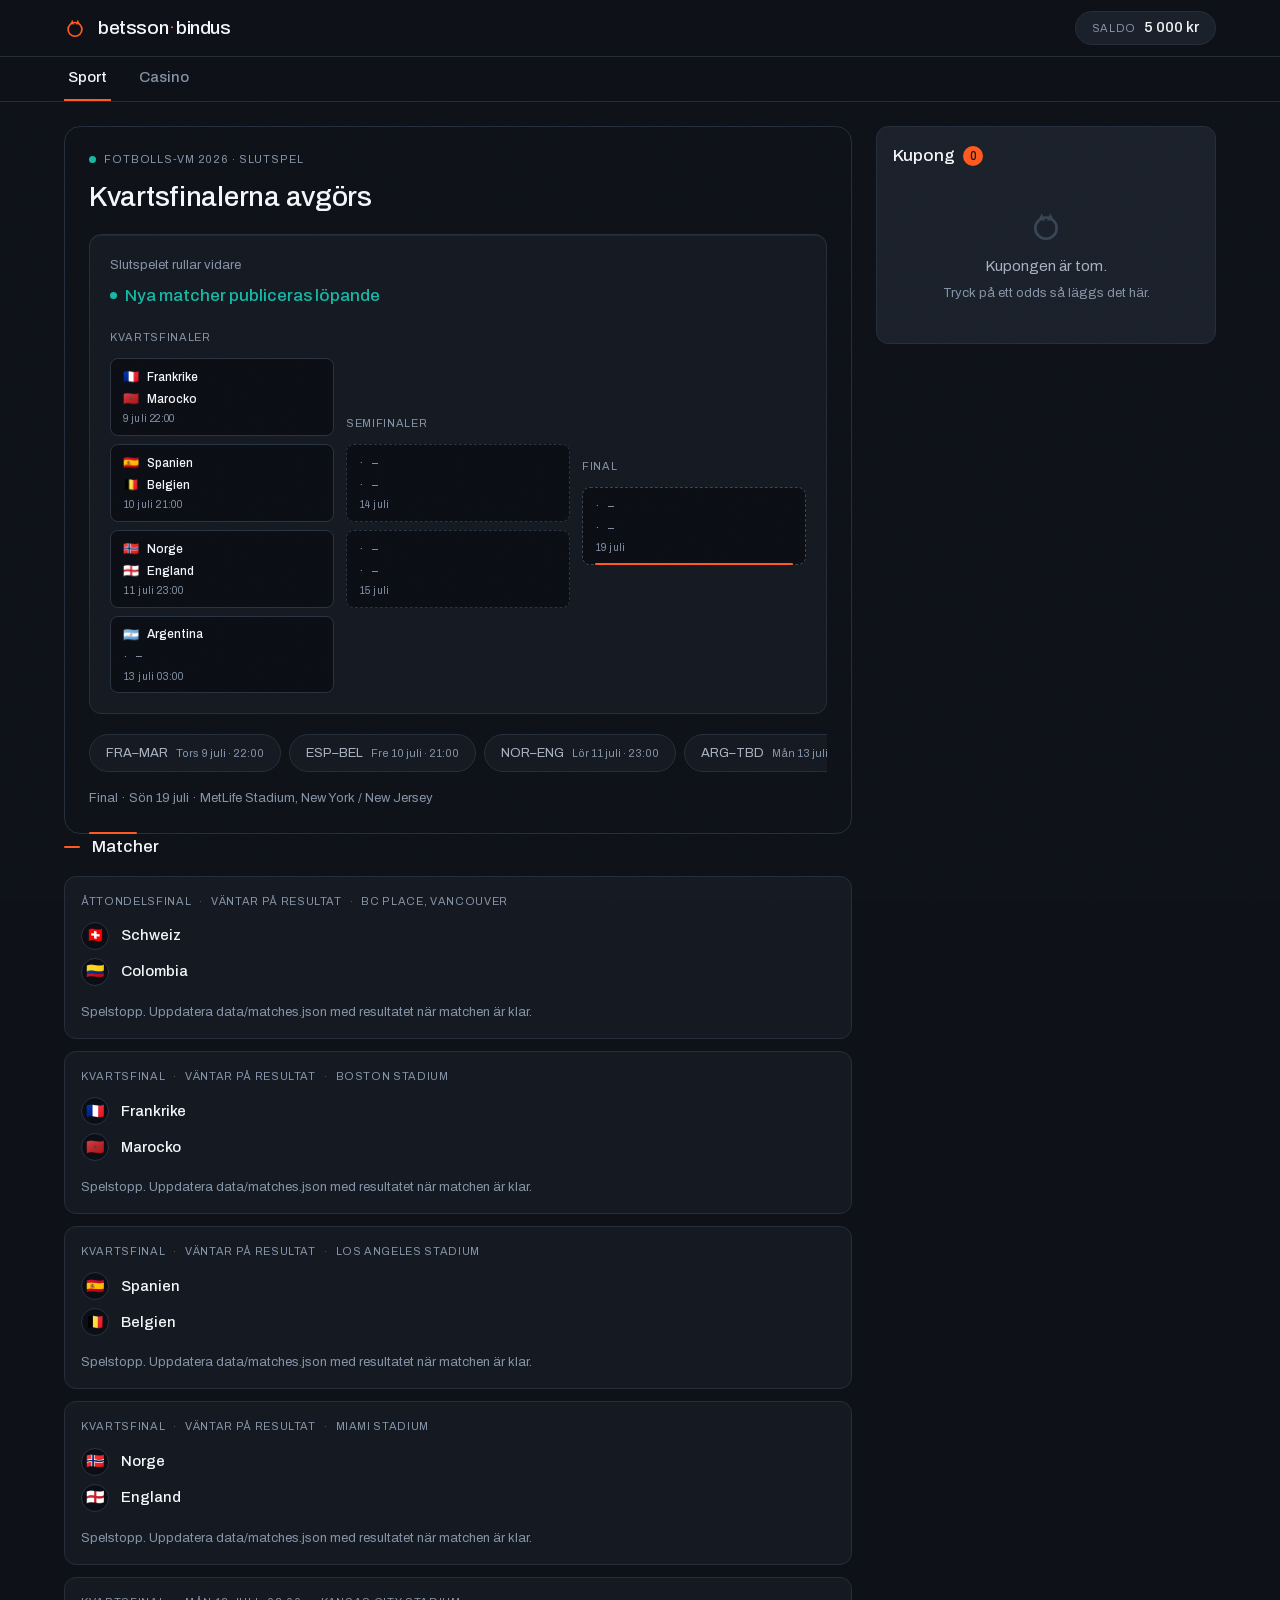
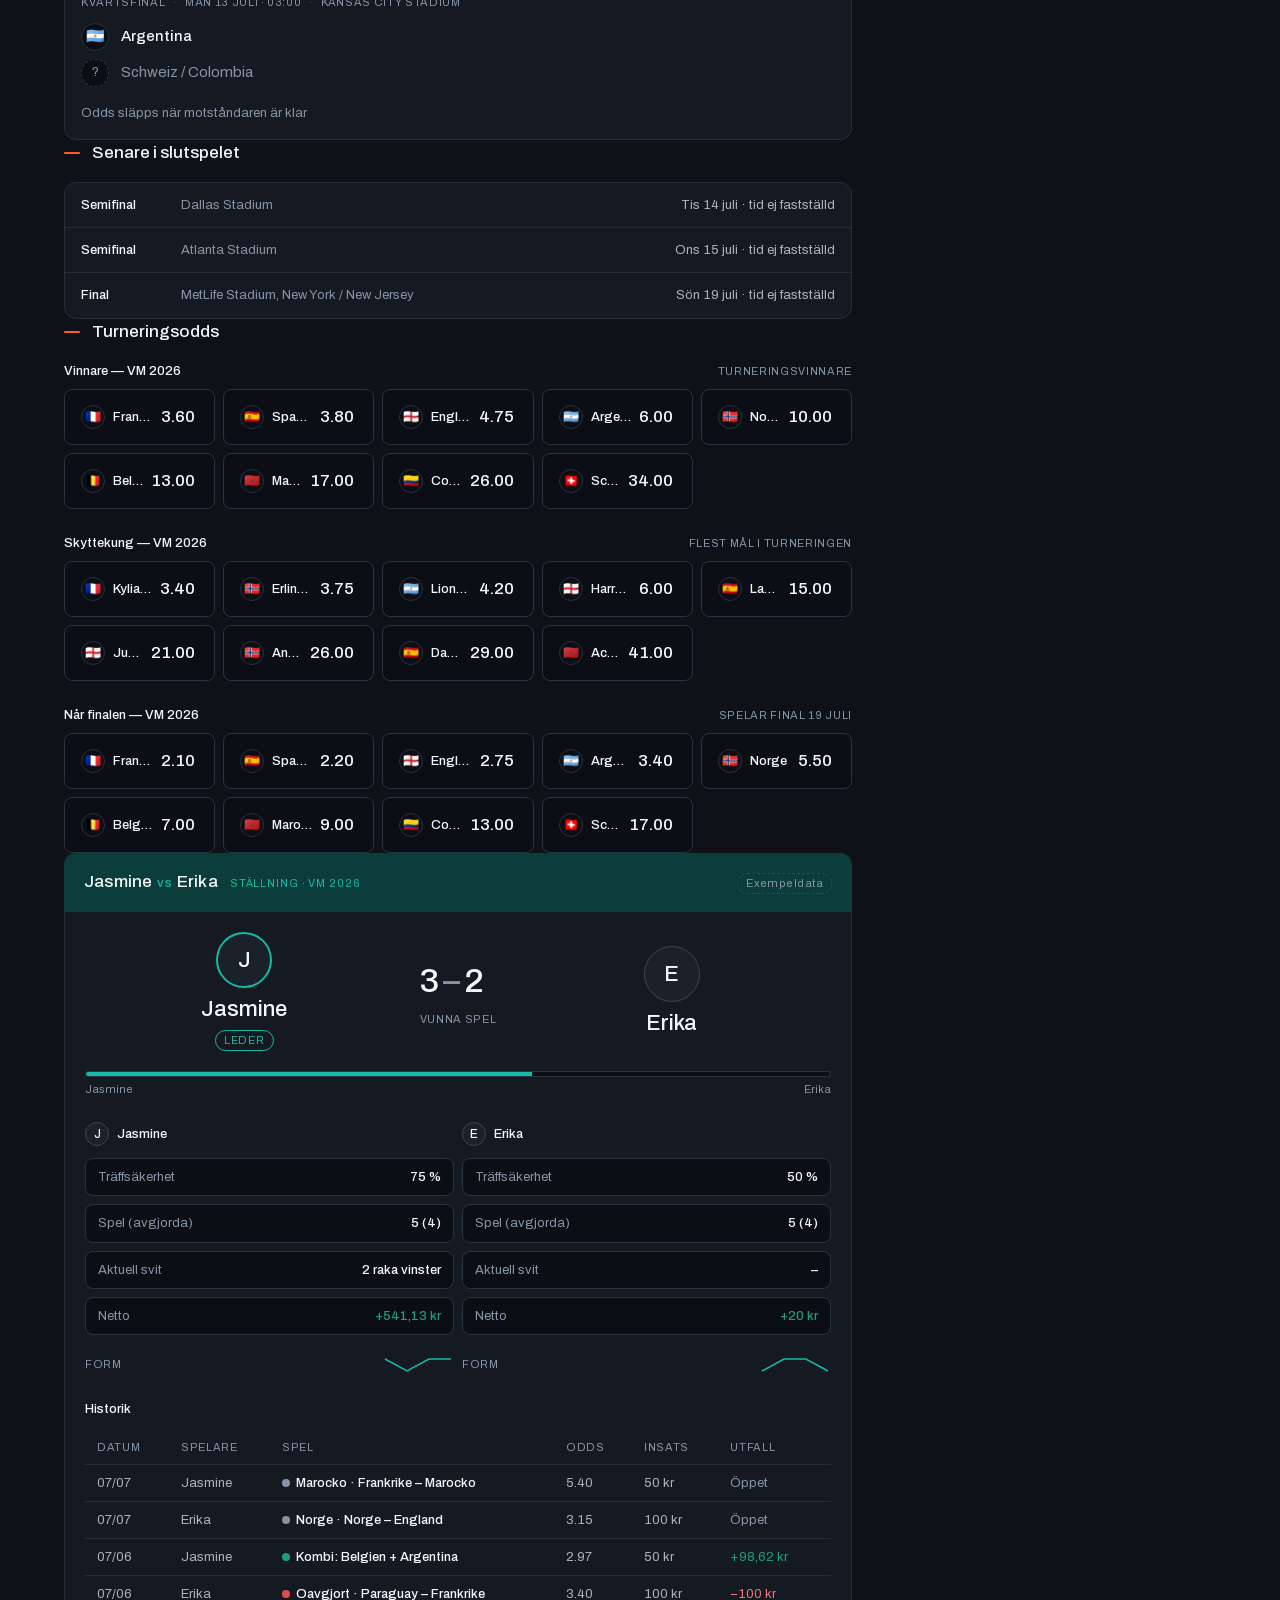
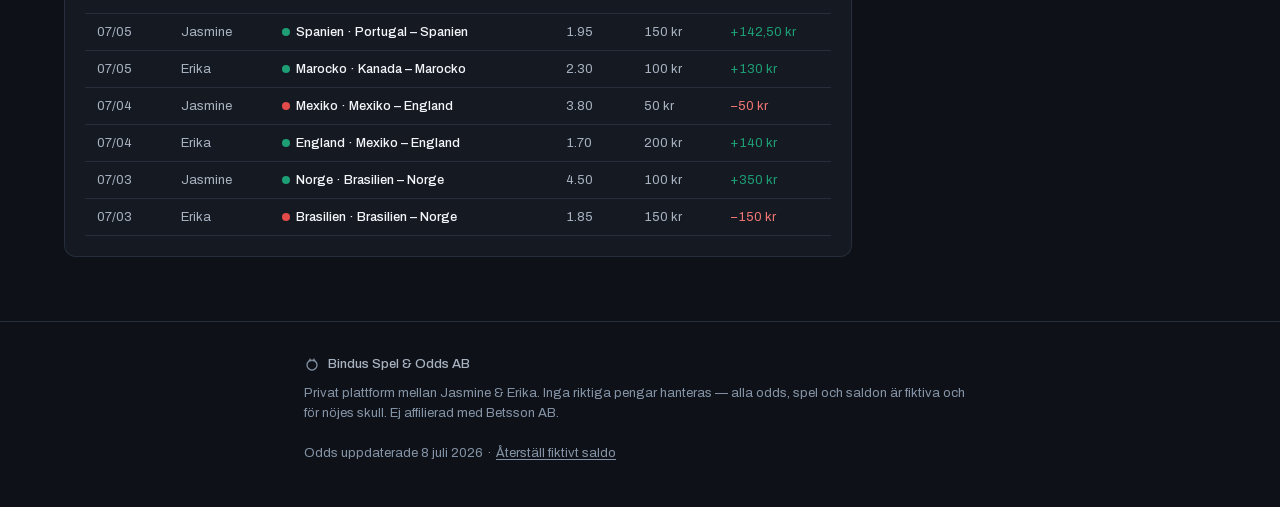
==== commit e7ddaa36: "Fas 2: designmaximering + casino-shell Research-driven update (10 svenska operatörers UI + skills-an" ====
--- a/index.html
+++ b/index.html
@@ -4,7 +4,7 @@
   <meta charset="utf-8">
   <meta name="viewport" content="width=device-width, initial-scale=1">
   <title>Betsson &amp; Bindus — Sportsbook · VM 2026</title>
-  <meta name="description" content="Privat sportsbook för fotbolls-VM 2026 — Jasmine mot Erika. Odds, kupong och leaderboard. Inga riktiga pengar.">
+  <meta name="description" content="Privat sportsbook och casino för fotbolls-VM 2026 — Jasmine mot Erika. Odds, kupong, slots och leaderboard. Inga riktiga pengar.">
   <meta name="theme-color" content="#0E1218">
 
   <meta property="og:type" content="website">
@@ -24,7 +24,7 @@
   <link rel="preload" href="fonts/archivo-var.woff2" as="font" type="font/woff2" crossorigin>
   <link rel="stylesheet" href="css/styles.css">
 </head>
-<body>
+<body data-view="sport">
   <a class="skip-link" href="#main">Hoppa till innehållet</a>
 
   <header class="site-header">
@@ -46,55 +46,83 @@
     </div>
   </header>
 
+  <nav class="product-nav" aria-label="Produkt">
+    <div class="shell product-nav-inner">
+      <button class="nav-tab active" id="nav-sport" aria-pressed="true" aria-controls="sport-view">Sport</button>
+      <button class="nav-tab" id="nav-casino" aria-pressed="false" aria-controls="casino-view">Casino</button>
+    </div>
+  </nav>
+
   <div class="shell layout">
     <main id="main">
 
-      <section class="hero" aria-labelledby="hero-title">
-        <p class="hero-eyebrow"><span class="live-dot" aria-hidden="true"></span> <span id="hero-eyebrow-text">VM 2026 · Slutspel</span></p>
-        <h1 id="hero-title">Kvartsfinalerna avgörs</h1>
-
-        <div class="countdown-wrap">
-          <p class="countdown-label" id="countdown-label">Härnäst</p>
-          <div class="countdown" id="countdown" aria-label="Nedräkning till nästa avspark">
-            <span class="cd-block"><span class="cd-num tnum" id="cd-h">–</span><span class="cd-unit">tim</span></span>
-            <span class="cd-sep" aria-hidden="true">:</span>
-            <span class="cd-block"><span class="cd-num tnum" id="cd-m">–</span><span class="cd-unit">min</span></span>
-            <span class="cd-sep" aria-hidden="true">:</span>
-            <span class="cd-block"><span class="cd-num tnum" id="cd-s">–</span><span class="cd-unit">sek</span></span>
-          </div>
-        </div>
-
-        <ul class="hero-chips" id="hero-chips" aria-label="Kvartsfinaler"></ul>
-        <p class="hero-final-teaser" id="hero-final-teaser"></p>
-      </section>
-
-      <section class="section" id="matcher" aria-labelledby="matcher-title">
-        <h2 class="section-title" id="matcher-title">Matcher</h2>
-        <div class="match-list" id="match-list">
-          <p class="loading-note">Laddar odds …</p>
-        </div>
-      </section>
-
-      <section class="section" id="senare" aria-labelledby="senare-title" hidden>
-        <h2 class="section-title" id="senare-title">Senare i slutspelet</h2>
-        <div class="upcoming-list" id="upcoming-list"></div>
-      </section>
-
-      <section class="section" id="vinnare" aria-labelledby="vinnare-title" hidden>
-        <h2 class="section-title" id="vinnare-title">Vinnare — VM 2026</h2>
-        <div class="outright-grid" id="outright-grid"></div>
-      </section>
-
-      <section class="section heart-section" id="medlemmar" aria-labelledby="medlemmar-title">
-        <div class="heart-header">
-          <h2 class="heart-title" id="medlemmar-title">Jasmine <span class="vs">vs</span> Erika</h2>
-          <span class="heart-sub">Ställning · VM 2026</span>
-          <span class="example-badge" id="example-badge" hidden title="Påhittade spel — ersätt i data/bets.json">Exempeldata</span>
-        </div>
-        <div id="leaderboard">
-          <p class="loading-note">Laddar ställningen …</p>
-        </div>
-      </section>
+      <div id="sport-view">
+        <section class="hero" aria-labelledby="hero-title">
+          <p class="hero-eyebrow"><span class="live-dot" aria-hidden="true"></span> <span id="hero-eyebrow-text">VM 2026 · Slutspel</span></p>
+          <h1 id="hero-title">Kvartsfinalerna avgörs</h1>
+
+          <div class="hero-core">
+            <div class="countdown-wrap">
+              <p class="countdown-label" id="countdown-label">Härnäst</p>
+              <div class="countdown" id="countdown" aria-label="Nedräkning till nästa avspark">
+                <span class="cd-block"><span class="cd-num tnum" id="cd-h">–</span><span class="cd-unit">tim</span></span>
+                <span class="cd-sep" aria-hidden="true">:</span>
+                <span class="cd-block"><span class="cd-num tnum" id="cd-m">–</span><span class="cd-unit">min</span></span>
+                <span class="cd-sep" aria-hidden="true">:</span>
+                <span class="cd-block"><span class="cd-num tnum" id="cd-s">–</span><span class="cd-unit">sek</span></span>
+              </div>
+            </div>
+
+            <div class="bracket" id="bracket" role="img" aria-label="Slutspelsträdet i VM 2026"></div>
+          </div>
+
+          <ul class="hero-chips" id="hero-chips" aria-label="Kvartsfinaler"></ul>
+          <p class="hero-final-teaser" id="hero-final-teaser"></p>
+        </section>
+
+        <section class="section" id="matcher" aria-labelledby="matcher-title">
+          <h2 class="section-title" id="matcher-title">Matcher</h2>
+          <div class="match-list" id="match-list"></div>
+        </section>
+
+        <section class="section" id="senare" aria-labelledby="senare-title" hidden>
+          <h2 class="section-title" id="senare-title">Senare i slutspelet</h2>
+          <div class="upcoming-list" id="upcoming-list"></div>
+        </section>
+
+        <section class="section" id="vinnare" aria-labelledby="vinnare-title" hidden>
+          <h2 class="section-title" id="vinnare-title">Turneringsodds</h2>
+          <div id="outright-blocks"></div>
+        </section>
+
+        <section class="section heart-section" id="medlemmar" aria-labelledby="medlemmar-title">
+          <div class="heart-header">
+            <h2 class="heart-title" id="medlemmar-title">Jasmine <span class="vs">vs</span> Erika</h2>
+            <span class="heart-sub">Ställning · VM 2026</span>
+            <span class="example-badge" id="example-badge" hidden title="Påhittade spel — ersätt i data/bets.json">Exempeldata</span>
+          </div>
+          <div id="leaderboard"></div>
+        </section>
+      </div>
+
+      <div id="casino-view" hidden>
+        <section class="casino-hero" aria-labelledby="jackpot-label">
+          <div class="jackpot-card">
+            <div class="jackpot-core">
+              <p class="jackpot-label" id="jackpot-label">Bindus-jackpotten</p>
+              <p class="jackpot-value tnum" id="jackpot-value">–</p>
+              <p class="jackpot-sub"><span class="live-dot" aria-hidden="true"></span> <span id="players-online" class="tnum">–</span></p>
+              <p class="jackpot-how">Fem toppsymboler på vinstlinjen tar hela potten. Fiktiva kronor, äkta ära.</p>
+            </div>
+          </div>
+        </section>
+
+        <section class="section" aria-labelledby="casino-spel-title">
+          <h2 class="section-title" id="casino-spel-title">Slots</h2>
+          <div class="casino-grid" id="casino-grid"></div>
+          <p class="casino-note">Fiktiva krediter — samma saldo som sportsboken. Alla spel avgörs lokalt i din webbläsare.</p>
+        </section>
+      </div>
 
     </main>
 
@@ -187,6 +215,45 @@
   </div>
 
   <div class="backdrop" id="backdrop" hidden></div>
+
+  <div class="slot-backdrop" id="slot-backdrop" hidden></div>
+  <div class="slot-modal" id="slot-modal" role="dialog" aria-modal="true" aria-labelledby="slot-title" hidden>
+    <div class="slot-head">
+      <div class="slot-title-wrap">
+        <span class="slot-glyph" id="slot-glyph" aria-hidden="true"></span>
+        <div>
+          <h2 class="slot-title" id="slot-title" tabindex="-1">Slot</h2>
+          <span class="slot-tagline" id="slot-tagline"></span>
+        </div>
+      </div>
+      <button class="slot-close" id="slot-close" aria-label="Stäng spelet">
+        <svg viewBox="0 0 16 16" width="16" height="16" aria-hidden="true"><path d="M4 4 L12 12 M12 4 L4 12" stroke="currentColor" stroke-width="1.5" stroke-linecap="round"/></svg>
+      </button>
+    </div>
+
+    <div class="slot-stage">
+      <div class="reels" id="reels" aria-hidden="true"></div>
+      <div class="payline" aria-hidden="true"></div>
+    </div>
+
+    <p class="slot-result tnum" id="slot-result" role="status" aria-live="polite"></p>
+
+    <div class="slot-controls">
+      <div class="slot-stake" role="group" aria-label="Insats per snurr">
+        <button class="quick-btn slot-stake-btn" data-slot-stake="5" aria-pressed="false">5</button>
+        <button class="quick-btn slot-stake-btn active" data-slot-stake="10" aria-pressed="true">10</button>
+        <button class="quick-btn slot-stake-btn" data-slot-stake="25" aria-pressed="false">25</button>
+        <button class="quick-btn slot-stake-btn" data-slot-stake="50" aria-pressed="false">50</button>
+      </div>
+      <button class="spin-btn" id="spin-btn">Snurra · <span class="tnum" id="spin-stake">10</span> kr</button>
+    </div>
+
+    <details class="paytable-box">
+      <summary>Vinsttabell</summary>
+      <div class="paytable" id="paytable"></div>
+    </details>
+  </div>
+
   <div class="toast" id="toast" role="status" aria-live="polite" hidden></div>
 
   <footer class="site-footer">
@@ -199,7 +266,7 @@
         </svg>
         Bindus Spel &amp; Odds AB
       </p>
-      <p>Privat plattform mellan Jasmine &amp; Erika. Inga riktiga pengar hanteras — alla odds och saldon är fiktiva och för nöjes skull. Ej affilierad med Betsson AB.</p>
+      <p>Privat plattform mellan Jasmine &amp; Erika. Inga riktiga pengar hanteras — alla odds, spel och saldon är fiktiva och för nöjes skull. Ej affilierad med Betsson AB.</p>
       <p class="footer-meta"><span id="data-version"></span> · <button class="footer-reset" id="reset-balance">Återställ fiktivt saldo</button></p>
     </div>
   </footer>
--- a/css/styles.css
+++ b/css/styles.css
@@ -57,6 +57,8 @@
   --e-snap:   cubic-bezier(0.2, 0, 0, 1);
   --e-spring: cubic-bezier(0.32, 0.72, 0, 1);
   --e-pop:    cubic-bezier(0.34, 1.56, 0.64, 1);
+  --ease-out-expo:  cubic-bezier(0.16, 1, 0.3, 1);
+  --ease-out-quart: cubic-bezier(0.25, 1, 0.5, 1);
   --d-micro: 120ms;
   --d-add:   200ms;
   --d-sheet: 300ms;
@@ -66,7 +68,8 @@
   --maxw: 1200px;
   --panel-w: 340px;
   --header-h: 56px;
-  --sticky-top: 72px;
+  --nav-h: 44px;
+  --sticky-top: 116px;
 }
 
 /* ---------- Reset-lite ---------- */
@@ -861,7 +864,7 @@
 .backdrop.show { opacity: 1; }
 
 .toast {
-  position: fixed; left: 50%; bottom: 84px; z-index: 60;
+  position: fixed; left: 50%; bottom: 84px; z-index: 80;
   transform: translateX(-50%);
   background: var(--surface-raised);
   border: 1px solid var(--border-strong);
@@ -914,6 +917,341 @@
 @media (min-width: 640px) and (max-width: 1023px) {
   .outright-grid { grid-template-columns: repeat(3, 1fr); }
 }
+
+/* ============================================================
+   FAS 2 — Maximering: produkt-nav, bezel, bracket, flip,
+   reveal, skeleton, grain, casino-shell, slot-motor
+   ============================================================ */
+
+/* ---------- Grain overlay ---------- */
+body::after {
+  content: "";
+  position: fixed; inset: 0;
+  pointer-events: none;
+  z-index: 1;
+  opacity: .03;
+  background-image: url("data:image/svg+xml,%3Csvg xmlns='http://www.w3.org/2000/svg' width='160' height='160'%3E%3Cfilter id='n'%3E%3CfeTurbulence type='fractalNoise' baseFrequency='0.9' numOctaves='2' stitchTiles='stitch'/%3E%3C/filter%3E%3Crect width='100%25' height='100%25' filter='url(%23n)' opacity='0.6'/%3E%3C/svg%3E");
+}
+body[data-view="casino"]::after { opacity: .05; }
+
+/* ---------- Produkt-nav (Sport | Casino) ---------- */
+.product-nav {
+  position: sticky; top: var(--header-h); z-index: 25;
+  background: var(--bg);
+  border-bottom: 1px solid var(--border);
+}
+.product-nav-inner {
+  display: flex; gap: var(--s6);
+  height: var(--nav-h);
+}
+.nav-tab {
+  font-size: 15px; font-weight: 500;
+  color: var(--text-muted);
+  border-bottom: 2px solid transparent;
+  padding: 0 var(--s1);
+  min-height: var(--nav-h);
+  transition: color var(--d-micro) var(--e-snap), border-color var(--d-micro) var(--e-snap);
+}
+.nav-tab:hover { color: var(--text-secondary); }
+.nav-tab.active { color: var(--text-primary); border-bottom-color: var(--accent); }
+
+/* Vy-växling */
+body[data-view="casino"] #sport-view { display: none; }
+body[data-view="sport"] #casino-view { display: none; }
+
+/* ---------- Hero: double-bezel-kärna + bracket ---------- */
+.hero-core {
+  margin-top: var(--s5);
+  padding: var(--s5);
+  background: var(--surface);
+  border: 1px solid var(--border);
+  border-radius: var(--r-card);
+  box-shadow: inset 0 1px 0 rgba(255, 255, 255, .06);
+}
+.hero-core .countdown-wrap { margin-top: 0; }
+
+.bracket {
+  display: grid;
+  grid-template-columns: 1fr 1fr 1fr;
+  gap: var(--s3);
+  margin-top: var(--s5);
+  align-items: center;
+}
+.bracket-col { display: flex; flex-direction: column; gap: var(--s2); }
+.bracket-col-label {
+  font-size: 11px; text-transform: uppercase; letter-spacing: .06em;
+  color: var(--text-muted);
+  margin-bottom: var(--s1);
+}
+.bracket-node {
+  display: flex; flex-direction: column; gap: 2px;
+  background: var(--surface-sunken);
+  border: 1px solid var(--border-odds);
+  border-radius: var(--r-btn);
+  padding: var(--s2) var(--s3);
+  position: relative;
+}
+.bracket-node.tbd { border-style: dashed; }
+.bracket-node.final-node { border-color: var(--border-strong); }
+.bracket-node.final-node::after {
+  content: ""; position: absolute; left: var(--s3); right: var(--s3); bottom: -1px;
+  height: 2px; background: var(--accent); border-radius: 1px;
+}
+.bracket-team {
+  display: flex; align-items: center; gap: var(--s2);
+  font-size: 12px; font-weight: 500; color: var(--text-primary);
+  white-space: nowrap; overflow: hidden; text-overflow: ellipsis;
+}
+.bracket-team.tbd { color: var(--text-muted); font-weight: 400; }
+.bracket-team .bracket-flag { font-size: 13px; flex: none; }
+.bracket-meta { font-size: 10px; color: var(--text-muted); letter-spacing: .04em; }
+
+@media (max-width: 639px) {
+  .bracket { grid-template-columns: none; grid-auto-flow: column; grid-auto-columns: 72%;
+    overflow-x: auto; scroll-snap-type: x proximity; scrollbar-width: none;
+    mask-image: linear-gradient(90deg, #000 92%, transparent);
+  }
+  .bracket::-webkit-scrollbar { display: none; }
+  .bracket-col { scroll-snap-align: start; }
+}
+
+/* ---------- Odds odometer-flip ---------- */
+.odds-flip { position: relative; display: inline-block; overflow: hidden; height: 1.2em; }
+.odds-flip .ov { display: block; line-height: 1.2; }
+.odds-flip .ov-old { position: absolute; inset: 0; }
+.ov-old.roll-up   { animation: ov-out-up   400ms var(--e-snap) forwards; }
+.ov-new.roll-up   { animation: ov-in-up    400ms var(--e-snap); }
+.ov-old.roll-down { animation: ov-out-down 400ms var(--e-snap) forwards; }
+.ov-new.roll-down { animation: ov-in-down  400ms var(--e-snap); }
+@keyframes ov-out-up   { to { transform: translateY(-100%); opacity: 0; filter: blur(2px); } }
+@keyframes ov-in-up    { from { transform: translateY(100%); opacity: 0; filter: blur(2px); } to { transform: none; opacity: 1; filter: none; } }
+@keyframes ov-out-down { to { transform: translateY(100%); opacity: 0; filter: blur(2px); } }
+@keyframes ov-in-down  { from { transform: translateY(-100%); opacity: 0; filter: blur(2px); } to { transform: none; opacity: 1; filter: none; } }
+
+/* ---------- Scroll-reveal ---------- */
+.reveal { opacity: 0; transform: translateY(16px); filter: blur(6px); }
+.reveal.in {
+  opacity: 1; transform: none; filter: none;
+  transition:
+    opacity 640ms var(--ease-out-expo) calc(var(--ri, 0) * 45ms),
+    transform 640ms var(--ease-out-expo) calc(var(--ri, 0) * 45ms),
+    filter 640ms var(--ease-out-expo) calc(var(--ri, 0) * 45ms);
+}
+
+/* ---------- Skeleton shimmer ---------- */
+.skeleton {
+  border-radius: var(--r-card);
+  background: linear-gradient(90deg, var(--surface) 0%, var(--surface-raised) 50%, var(--surface) 100%);
+  background-size: 200% 100%;
+  animation: shimmer 1.2s linear infinite;
+  pointer-events: none;
+  border: 1px solid var(--border);
+}
+@keyframes shimmer { to { background-position: -200% 0; } }
+.skeleton-card { height: 272px; }
+.skeleton-leaderboard { height: 520px; }
+.skeleton-row { height: 56px; border-radius: var(--r-btn); }
+
+/* ---------- Win-share glide ---------- */
+.winshare-fill { transition: width 600ms var(--e-spring); }
+
+/* ---------- Outright-block (flera marknader) ---------- */
+.outright-block + .outright-block { margin-top: var(--s6); }
+.outright-block-title {
+  display: flex; justify-content: space-between; align-items: baseline; gap: var(--s2);
+  font-size: 13px; font-weight: 500; color: var(--text-primary);
+  margin-bottom: var(--s2);
+}
+.outright-block-note { font-size: 11px; text-transform: uppercase; letter-spacing: .06em; color: var(--text-muted); font-weight: 400; }
+
+/* ---------- Casino: jackpot ---------- */
+.casino-hero { position: relative; }
+.jackpot-card {
+  padding: 2px;
+  border-radius: var(--r-lg);
+  background: conic-gradient(from 210deg, var(--accent) 0 12%, var(--border) 12% 100%);
+}
+.jackpot-core {
+  background: var(--surface);
+  border-radius: calc(var(--r-lg) - 2px);
+  box-shadow: inset 0 1px 0 rgba(255, 255, 255, .06);
+  padding: var(--s6);
+  text-align: center;
+}
+.jackpot-label {
+  font-size: 11px; text-transform: uppercase; letter-spacing: .08em;
+  color: var(--text-muted);
+}
+.jackpot-value {
+  font-size: 40px; font-weight: 500; color: var(--text-primary);
+  line-height: 1.15;
+  margin-top: var(--s2);
+}
+.jackpot-sub {
+  display: flex; align-items: center; justify-content: center; gap: var(--s2);
+  font-size: 13px; color: var(--text-secondary);
+  margin-top: var(--s2);
+}
+.jackpot-how { font-size: 12px; color: var(--text-muted); margin-top: var(--s3); }
+
+/* ---------- Casino: spel-tiles ---------- */
+.casino-grid {
+  display: grid;
+  grid-template-columns: repeat(auto-fill, minmax(220px, 1fr));
+  gap: var(--s3);
+}
+.slot-tile {
+  position: relative;
+  border-radius: var(--r-card);
+  border: 1px solid var(--border);
+  overflow: hidden;
+  aspect-ratio: 4 / 3;
+  display: block; width: 100%;
+  perspective: 800px;
+  transition: border-color var(--d-micro) var(--e-snap), transform 180ms var(--e-snap);
+  text-align: left;
+}
+.slot-tile:hover { border-color: var(--border-strong); transform: scale(1.02); }
+.slot-tile:active { transform: scale(0.98); }
+.tile-inner {
+  position: absolute; inset: 0;
+  display: flex; flex-direction: column; justify-content: space-between;
+  padding: var(--s4);
+  background: linear-gradient(150deg, var(--art-from, #1A1F27), var(--art-to, #10141B));
+  transform: rotateX(var(--rx, 0deg)) rotateY(var(--ry, 0deg));
+}
+.tile-glyphs { font-size: 40px; line-height: 1; letter-spacing: -6px; }
+.tile-name { font-size: 17px; font-weight: 500; color: var(--text-primary); }
+.tile-meta { font-size: 12px; color: var(--text-secondary); display: flex; justify-content: space-between; align-items: center; gap: var(--s2); }
+.tile-play {
+  display: inline-grid; place-items: center;
+  min-width: 64px; height: 32px; padding-inline: var(--s3);
+  border-radius: var(--r-pill);
+  background: var(--accent); color: var(--on-accent);
+  font-size: 13px; font-weight: 500;
+}
+.casino-note { font-size: 12px; color: var(--text-muted); margin-top: var(--s4); }
+
+/* ---------- Slot-modal ---------- */
+.slot-backdrop {
+  position: fixed; inset: 0; z-index: 65;
+  background: rgba(11, 14, 20, .72);
+  opacity: 0;
+  transition: opacity var(--d-sheet) var(--e-snap);
+}
+.slot-backdrop.show { opacity: 1; }
+
+.slot-modal {
+  position: fixed; z-index: 70;
+  left: 50%; top: 50%;
+  transform: translate(-50%, -50%);
+  width: min(94vw, 560px);
+  max-height: 92dvh;
+  overflow-y: auto;
+  background: var(--surface-raised);
+  border: 1px solid var(--border-strong);
+  border-radius: var(--r-lg);
+  padding: var(--s4) var(--s4) var(--s5);
+  animation: modal-in 250ms var(--e-spring);
+}
+@keyframes modal-in { from { opacity: 0; transform: translate(-50%, -50%) scale(.94); } }
+
+.slot-head { display: flex; align-items: center; justify-content: space-between; gap: var(--s3); margin-bottom: var(--s4); }
+.slot-title-wrap { display: flex; align-items: center; gap: var(--s3); min-width: 0; }
+.slot-glyph { font-size: 28px; line-height: 1; flex: none; }
+.slot-title { font-size: 17px; font-weight: 500; color: var(--text-primary); line-height: 1.2; }
+.slot-tagline { font-size: 12px; color: var(--text-muted); }
+.slot-close {
+  width: 36px; height: 36px; border-radius: var(--r-btn); flex: none;
+  display: grid; place-items: center;
+  color: var(--text-muted);
+  border: 1px solid var(--border);
+  transition: color var(--d-micro) var(--e-snap), border-color var(--d-micro) var(--e-snap);
+}
+.slot-close:hover { color: var(--text-primary); border-color: var(--border-strong); }
+
+.slot-stage { position: relative; }
+.reels {
+  display: grid;
+  grid-template-columns: repeat(5, 1fr);
+  gap: var(--s2);
+  background: var(--surface-sunken);
+  border: 1px solid var(--border-odds);
+  border-radius: var(--r-card);
+  padding: var(--s3);
+}
+.reel { overflow: hidden; height: 168px; border-radius: var(--r-btn); background: var(--surface); position: relative; }
+.reel-strip { display: flex; flex-direction: column; }
+.reel.spinning .reel-strip { filter: blur(3px); will-change: transform; }
+.cell {
+  height: 56px; flex: none;
+  display: grid; place-items: center;
+  font-size: 28px; line-height: 1;
+}
+.cell.win-cell { animation: win-pulse 400ms var(--e-snap) 2; }
+@keyframes win-pulse { 50% { background: var(--accent-soft); } }
+.payline {
+  position: absolute; left: var(--s1); right: var(--s1); top: 50%;
+  height: 56px; transform: translateY(-50%);
+  border-block: 1px dashed var(--border-strong);
+  pointer-events: none;
+  border-radius: 2px;
+}
+
+.slot-result {
+  min-height: 22px;
+  margin-top: var(--s3);
+  font-size: 15px; font-weight: 500; color: var(--text-secondary);
+  text-align: center;
+}
+.slot-result.win { color: var(--positive); }
+.slot-result.jackpot { color: var(--accent); }
+
+.slot-controls {
+  display: flex; align-items: center; gap: var(--s3);
+  margin-top: var(--s3);
+}
+.slot-stake { display: grid; grid-template-columns: repeat(4, 44px); gap: var(--s1); }
+.slot-stake-btn.active { border-color: var(--accent); color: var(--text-primary); }
+.spin-btn {
+  flex: 1;
+  height: 52px;
+  border-radius: var(--r-btn);
+  background: var(--accent); color: var(--on-accent);
+  font-size: 17px; font-weight: 500;
+  transition: transform 90ms var(--e-snap), opacity var(--d-micro) var(--e-snap);
+}
+.spin-btn:hover { opacity: .92; }
+.spin-btn:active { transform: scale(0.97); }
+.spin-btn:disabled { opacity: .4; cursor: default; }
+
+.paytable-box { margin-top: var(--s4); }
+.paytable-box summary {
+  font-size: 13px; color: var(--text-muted); cursor: pointer;
+  min-height: 44px; display: flex; align-items: center;
+}
+.paytable-box summary:hover { color: var(--text-secondary); }
+.paytable { display: flex; flex-direction: column; gap: var(--s1); padding-top: var(--s2); }
+.paytable-row {
+  display: grid; grid-template-columns: 36px 1fr auto auto auto;
+  gap: var(--s2); align-items: center;
+  font-size: 13px; color: var(--text-secondary);
+  padding: var(--s1) var(--s2);
+  border-bottom: 1px dashed var(--border-odds);
+}
+.paytable-row .pt-pay { color: var(--text-primary); font-weight: 500; min-width: 44px; text-align: right; }
+.paytable-head { font-size: 11px; text-transform: uppercase; letter-spacing: .06em; color: var(--text-muted); border-bottom: 1px solid var(--border); }
+
+@media (max-width: 479px) {
+  .reel { height: 132px; }
+  .cell { height: 44px; font-size: 22px; }
+  .payline { height: 44px; }
+  .slot-controls { flex-direction: column; align-items: stretch; }
+  .slot-stake { grid-template-columns: repeat(4, 1fr); }
+}
+
+/* ---------- Magnetisk press ---------- */
+.place-btn, .spin-btn { translate: var(--press-x, 0) var(--press-y, 0); }
 
 /* ---------- Reducerad rörelse ---------- */
 @media (prefers-reduced-motion: reduce) {
@@ -924,4 +1262,9 @@
   }
   .live-dot, .leader-pill { animation: none; }
   .betslip { transition: none; }
-}
+  .reveal { opacity: 1; transform: none; filter: none; }
+  .skeleton { animation: none; background: var(--surface-raised); }
+  .reel.spinning .reel-strip { filter: none; }
+  .tile-inner { transform: none !important; }
+  .place-btn, .spin-btn { translate: none; }
+}
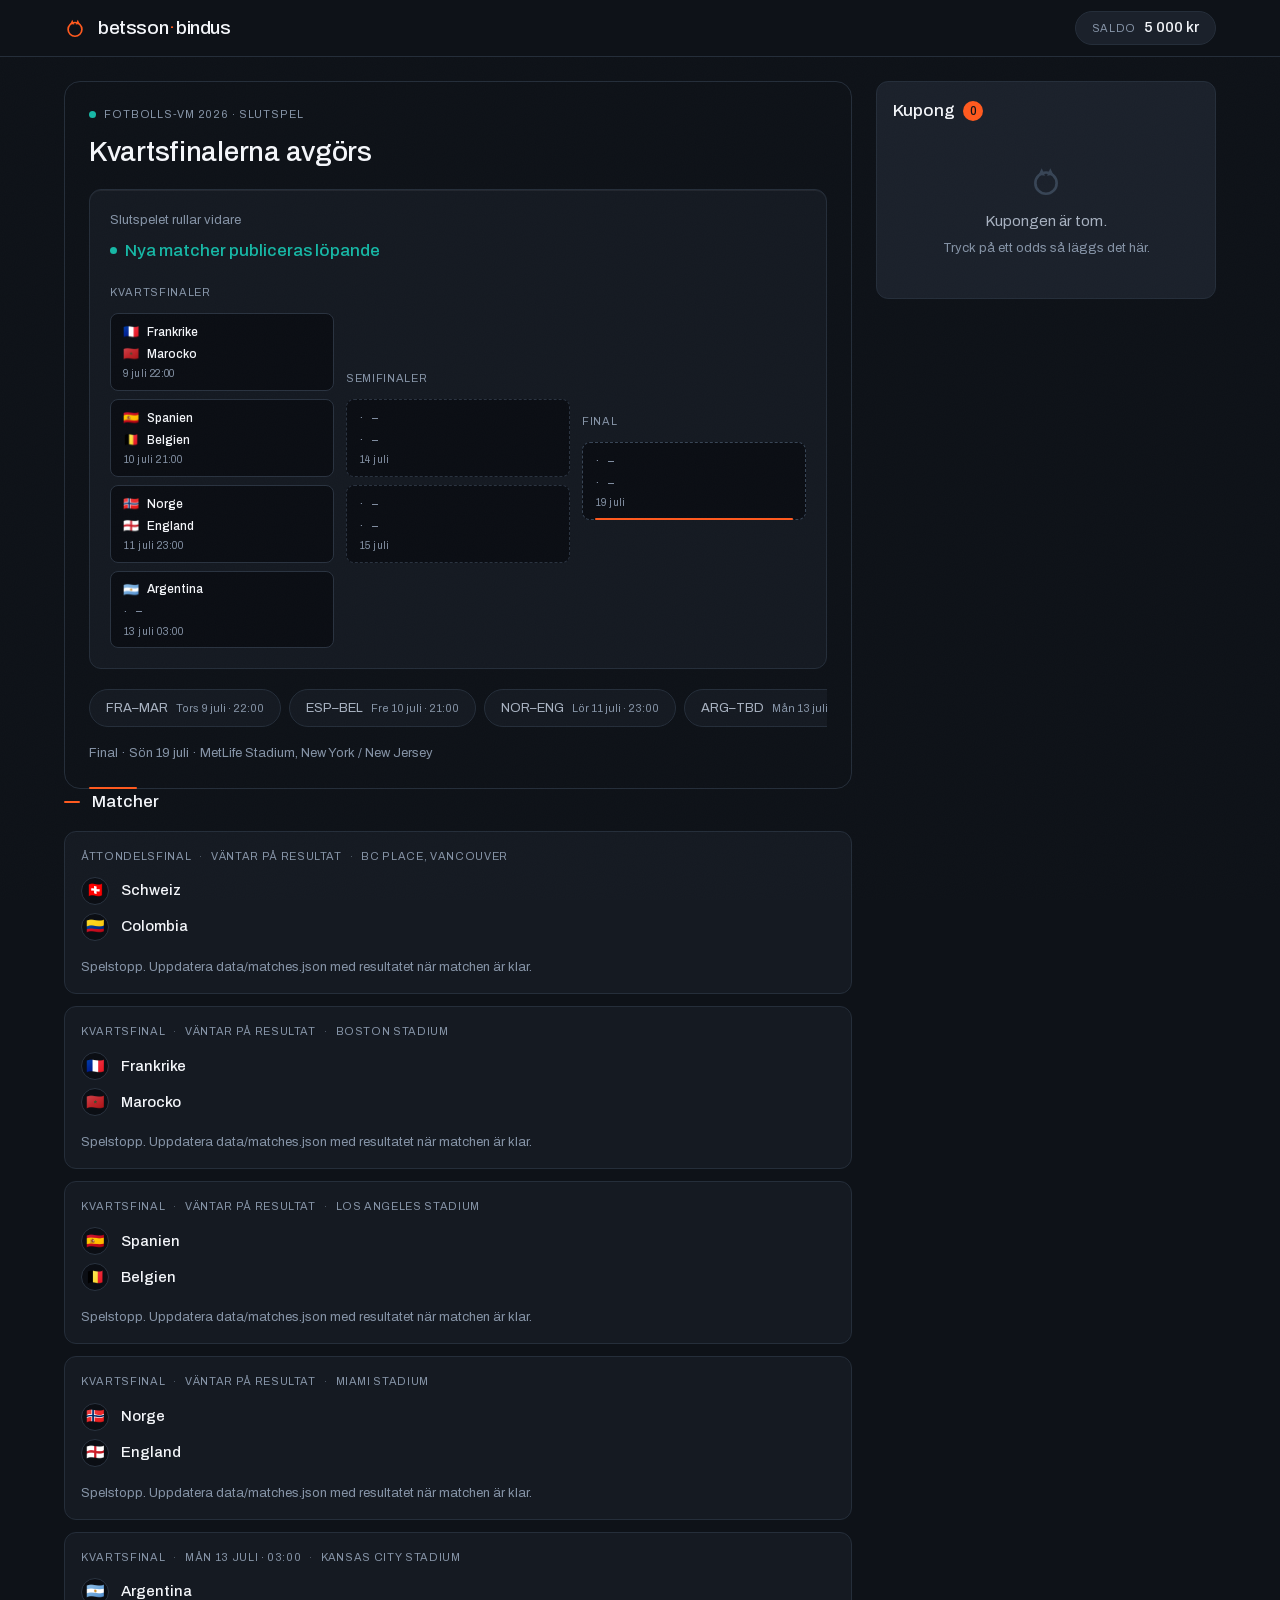
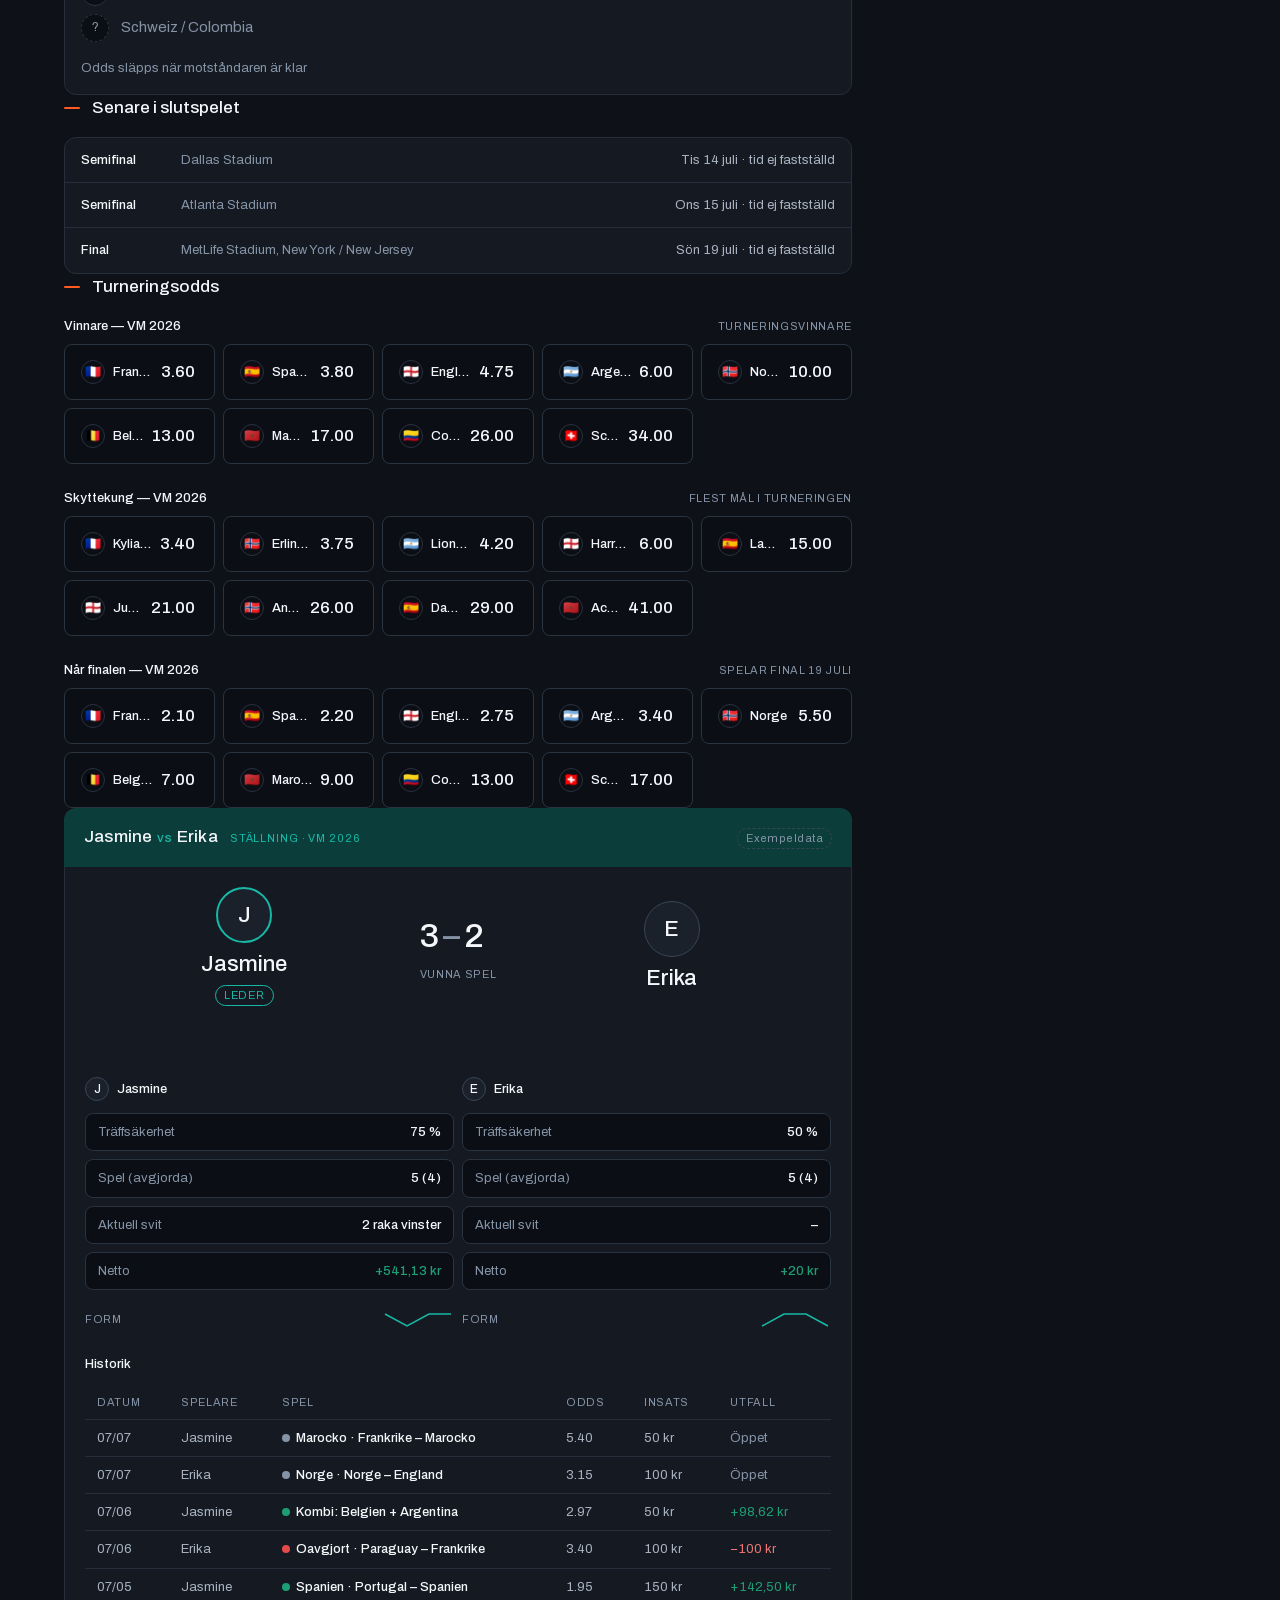
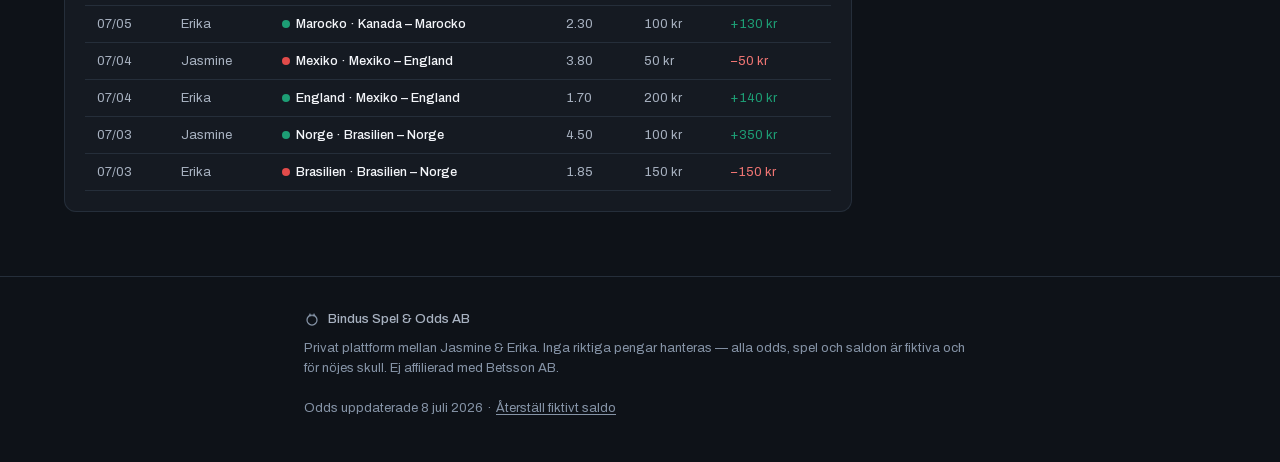
==== commit aaf1b730: "Fas 3 korrigering: ta bort casinot — bara fotboll/VM-slutspelet Lucas beslut 2026-07-08: sport-only." ====
--- a/index.html
+++ b/index.html
@@ -4,7 +4,7 @@
   <meta charset="utf-8">
   <meta name="viewport" content="width=device-width, initial-scale=1">
   <title>Betsson &amp; Bindus — Sportsbook · VM 2026</title>
-  <meta name="description" content="Privat sportsbook och casino för fotbolls-VM 2026 — Jasmine mot Erika. Odds, kupong, slots och leaderboard. Inga riktiga pengar.">
+  <meta name="description" content="Privat sportsbook för fotbolls-VM 2026 — Jasmine mot Erika. Odds, kupong och leaderboard. Inga riktiga pengar.">
   <meta name="theme-color" content="#0E1218">
 
   <meta property="og:type" content="website">
@@ -24,7 +24,7 @@
   <link rel="preload" href="fonts/archivo-var.woff2" as="font" type="font/woff2" crossorigin>
   <link rel="stylesheet" href="css/styles.css">
 </head>
-<body data-view="sport">
+<body>
   <a class="skip-link" href="#main">Hoppa till innehållet</a>
 
   <header class="site-header">
@@ -46,13 +46,6 @@
     </div>
   </header>
 
-  <nav class="product-nav" aria-label="Produkt">
-    <div class="shell product-nav-inner">
-      <button class="nav-tab active" id="nav-sport" aria-pressed="true" aria-controls="sport-view">Sport</button>
-      <button class="nav-tab" id="nav-casino" aria-pressed="false" aria-controls="casino-view">Casino</button>
-    </div>
-  </nav>
-
   <div class="shell layout">
     <main id="main">
 
@@ -102,25 +95,6 @@
             <span class="example-badge" id="example-badge" hidden title="Påhittade spel — ersätt i data/bets.json">Exempeldata</span>
           </div>
           <div id="leaderboard"></div>
-        </section>
-      </div>
-
-      <div id="casino-view" hidden>
-        <section class="casino-hero" aria-labelledby="jackpot-label">
-          <div class="jackpot-card">
-            <div class="jackpot-core">
-              <p class="jackpot-label" id="jackpot-label">Bindus-jackpotten</p>
-              <p class="jackpot-value tnum" id="jackpot-value">–</p>
-              <p class="jackpot-sub"><span class="live-dot" aria-hidden="true"></span> <span id="players-online" class="tnum">–</span></p>
-              <p class="jackpot-how">Fem toppsymboler på vinstlinjen tar hela potten. Fiktiva kronor, äkta ära.</p>
-            </div>
-          </div>
-        </section>
-
-        <section class="section" aria-labelledby="casino-spel-title">
-          <h2 class="section-title" id="casino-spel-title">Slots</h2>
-          <div class="casino-grid" id="casino-grid"></div>
-          <p class="casino-note">Fiktiva krediter — samma saldo som sportsboken. Alla spel avgörs lokalt i din webbläsare.</p>
         </section>
       </div>
 
@@ -215,45 +189,6 @@
   </div>
 
   <div class="backdrop" id="backdrop" hidden></div>
-
-  <div class="slot-backdrop" id="slot-backdrop" hidden></div>
-  <div class="slot-modal" id="slot-modal" role="dialog" aria-modal="true" aria-labelledby="slot-title" hidden>
-    <div class="slot-head">
-      <div class="slot-title-wrap">
-        <span class="slot-glyph" id="slot-glyph" aria-hidden="true"></span>
-        <div>
-          <h2 class="slot-title" id="slot-title" tabindex="-1">Slot</h2>
-          <span class="slot-tagline" id="slot-tagline"></span>
-        </div>
-      </div>
-      <button class="slot-close" id="slot-close" aria-label="Stäng spelet">
-        <svg viewBox="0 0 16 16" width="16" height="16" aria-hidden="true"><path d="M4 4 L12 12 M12 4 L4 12" stroke="currentColor" stroke-width="1.5" stroke-linecap="round"/></svg>
-      </button>
-    </div>
-
-    <div class="slot-stage">
-      <div class="reels" id="reels" aria-hidden="true"></div>
-      <div class="payline" aria-hidden="true"></div>
-    </div>
-
-    <p class="slot-result tnum" id="slot-result" role="status" aria-live="polite"></p>
-
-    <div class="slot-controls">
-      <div class="slot-stake" role="group" aria-label="Insats per snurr">
-        <button class="quick-btn slot-stake-btn" data-slot-stake="5" aria-pressed="false">5</button>
-        <button class="quick-btn slot-stake-btn active" data-slot-stake="10" aria-pressed="true">10</button>
-        <button class="quick-btn slot-stake-btn" data-slot-stake="25" aria-pressed="false">25</button>
-        <button class="quick-btn slot-stake-btn" data-slot-stake="50" aria-pressed="false">50</button>
-      </div>
-      <button class="spin-btn" id="spin-btn">Snurra · <span class="tnum" id="spin-stake">10</span> kr</button>
-    </div>
-
-    <details class="paytable-box">
-      <summary>Vinsttabell</summary>
-      <div class="paytable" id="paytable"></div>
-    </details>
-  </div>
-
   <div class="toast" id="toast" role="status" aria-live="polite" hidden></div>
 
   <footer class="site-footer">
--- a/css/styles.css
+++ b/css/styles.css
@@ -68,8 +68,7 @@
   --maxw: 1200px;
   --panel-w: 340px;
   --header-h: 56px;
-  --nav-h: 44px;
-  --sticky-top: 116px;
+  --sticky-top: 72px;
 }
 
 /* ---------- Reset-lite ---------- */
@@ -919,8 +918,8 @@
 }
 
 /* ============================================================
-   FAS 2 — Maximering: produkt-nav, bezel, bracket, flip,
-   reveal, skeleton, grain, casino-shell, slot-motor
+   FAS 2 — Maximering: bezel, bracket, flip,
+   reveal, skeleton, grain
    ============================================================ */
 
 /* ---------- Grain overlay ---------- */
@@ -932,33 +931,6 @@
   opacity: .03;
   background-image: url("data:image/svg+xml,%3Csvg xmlns='http://www.w3.org/2000/svg' width='160' height='160'%3E%3Cfilter id='n'%3E%3CfeTurbulence type='fractalNoise' baseFrequency='0.9' numOctaves='2' stitchTiles='stitch'/%3E%3C/filter%3E%3Crect width='100%25' height='100%25' filter='url(%23n)' opacity='0.6'/%3E%3C/svg%3E");
 }
-body[data-view="casino"]::after { opacity: .05; }
-
-/* ---------- Produkt-nav (Sport | Casino) ---------- */
-.product-nav {
-  position: sticky; top: var(--header-h); z-index: 25;
-  background: var(--bg);
-  border-bottom: 1px solid var(--border);
-}
-.product-nav-inner {
-  display: flex; gap: var(--s6);
-  height: var(--nav-h);
-}
-.nav-tab {
-  font-size: 15px; font-weight: 500;
-  color: var(--text-muted);
-  border-bottom: 2px solid transparent;
-  padding: 0 var(--s1);
-  min-height: var(--nav-h);
-  transition: color var(--d-micro) var(--e-snap), border-color var(--d-micro) var(--e-snap);
-}
-.nav-tab:hover { color: var(--text-secondary); }
-.nav-tab.active { color: var(--text-primary); border-bottom-color: var(--accent); }
-
-/* Vy-växling */
-body[data-view="casino"] #sport-view { display: none; }
-body[data-view="sport"] #casino-view { display: none; }
-
 /* ---------- Hero: double-bezel-kärna + bracket ---------- */
 .hero-core {
   margin-top: var(--s5);
@@ -1064,194 +1036,8 @@
 }
 .outright-block-note { font-size: 11px; text-transform: uppercase; letter-spacing: .06em; color: var(--text-muted); font-weight: 400; }
 
-/* ---------- Casino: jackpot ---------- */
-.casino-hero { position: relative; }
-.jackpot-card {
-  padding: 2px;
-  border-radius: var(--r-lg);
-  background: conic-gradient(from 210deg, var(--accent) 0 12%, var(--border) 12% 100%);
-}
-.jackpot-core {
-  background: var(--surface);
-  border-radius: calc(var(--r-lg) - 2px);
-  box-shadow: inset 0 1px 0 rgba(255, 255, 255, .06);
-  padding: var(--s6);
-  text-align: center;
-}
-.jackpot-label {
-  font-size: 11px; text-transform: uppercase; letter-spacing: .08em;
-  color: var(--text-muted);
-}
-.jackpot-value {
-  font-size: 40px; font-weight: 500; color: var(--text-primary);
-  line-height: 1.15;
-  margin-top: var(--s2);
-}
-.jackpot-sub {
-  display: flex; align-items: center; justify-content: center; gap: var(--s2);
-  font-size: 13px; color: var(--text-secondary);
-  margin-top: var(--s2);
-}
-.jackpot-how { font-size: 12px; color: var(--text-muted); margin-top: var(--s3); }
-
-/* ---------- Casino: spel-tiles ---------- */
-.casino-grid {
-  display: grid;
-  grid-template-columns: repeat(auto-fill, minmax(220px, 1fr));
-  gap: var(--s3);
-}
-.slot-tile {
-  position: relative;
-  border-radius: var(--r-card);
-  border: 1px solid var(--border);
-  overflow: hidden;
-  aspect-ratio: 4 / 3;
-  display: block; width: 100%;
-  perspective: 800px;
-  transition: border-color var(--d-micro) var(--e-snap), transform 180ms var(--e-snap);
-  text-align: left;
-}
-.slot-tile:hover { border-color: var(--border-strong); transform: scale(1.02); }
-.slot-tile:active { transform: scale(0.98); }
-.tile-inner {
-  position: absolute; inset: 0;
-  display: flex; flex-direction: column; justify-content: space-between;
-  padding: var(--s4);
-  background: linear-gradient(150deg, var(--art-from, #1A1F27), var(--art-to, #10141B));
-  transform: rotateX(var(--rx, 0deg)) rotateY(var(--ry, 0deg));
-}
-.tile-glyphs { font-size: 40px; line-height: 1; letter-spacing: -6px; }
-.tile-name { font-size: 17px; font-weight: 500; color: var(--text-primary); }
-.tile-meta { font-size: 12px; color: var(--text-secondary); display: flex; justify-content: space-between; align-items: center; gap: var(--s2); }
-.tile-play {
-  display: inline-grid; place-items: center;
-  min-width: 64px; height: 32px; padding-inline: var(--s3);
-  border-radius: var(--r-pill);
-  background: var(--accent); color: var(--on-accent);
-  font-size: 13px; font-weight: 500;
-}
-.casino-note { font-size: 12px; color: var(--text-muted); margin-top: var(--s4); }
-
-/* ---------- Slot-modal ---------- */
-.slot-backdrop {
-  position: fixed; inset: 0; z-index: 65;
-  background: rgba(11, 14, 20, .72);
-  opacity: 0;
-  transition: opacity var(--d-sheet) var(--e-snap);
-}
-.slot-backdrop.show { opacity: 1; }
-
-.slot-modal {
-  position: fixed; z-index: 70;
-  left: 50%; top: 50%;
-  transform: translate(-50%, -50%);
-  width: min(94vw, 560px);
-  max-height: 92dvh;
-  overflow-y: auto;
-  background: var(--surface-raised);
-  border: 1px solid var(--border-strong);
-  border-radius: var(--r-lg);
-  padding: var(--s4) var(--s4) var(--s5);
-  animation: modal-in 250ms var(--e-spring);
-}
-@keyframes modal-in { from { opacity: 0; transform: translate(-50%, -50%) scale(.94); } }
-
-.slot-head { display: flex; align-items: center; justify-content: space-between; gap: var(--s3); margin-bottom: var(--s4); }
-.slot-title-wrap { display: flex; align-items: center; gap: var(--s3); min-width: 0; }
-.slot-glyph { font-size: 28px; line-height: 1; flex: none; }
-.slot-title { font-size: 17px; font-weight: 500; color: var(--text-primary); line-height: 1.2; }
-.slot-tagline { font-size: 12px; color: var(--text-muted); }
-.slot-close {
-  width: 36px; height: 36px; border-radius: var(--r-btn); flex: none;
-  display: grid; place-items: center;
-  color: var(--text-muted);
-  border: 1px solid var(--border);
-  transition: color var(--d-micro) var(--e-snap), border-color var(--d-micro) var(--e-snap);
-}
-.slot-close:hover { color: var(--text-primary); border-color: var(--border-strong); }
-
-.slot-stage { position: relative; }
-.reels {
-  display: grid;
-  grid-template-columns: repeat(5, 1fr);
-  gap: var(--s2);
-  background: var(--surface-sunken);
-  border: 1px solid var(--border-odds);
-  border-radius: var(--r-card);
-  padding: var(--s3);
-}
-.reel { overflow: hidden; height: 168px; border-radius: var(--r-btn); background: var(--surface); position: relative; }
-.reel-strip { display: flex; flex-direction: column; }
-.reel.spinning .reel-strip { filter: blur(3px); will-change: transform; }
-.cell {
-  height: 56px; flex: none;
-  display: grid; place-items: center;
-  font-size: 28px; line-height: 1;
-}
-.cell.win-cell { animation: win-pulse 400ms var(--e-snap) 2; }
-@keyframes win-pulse { 50% { background: var(--accent-soft); } }
-.payline {
-  position: absolute; left: var(--s1); right: var(--s1); top: 50%;
-  height: 56px; transform: translateY(-50%);
-  border-block: 1px dashed var(--border-strong);
-  pointer-events: none;
-  border-radius: 2px;
-}
-
-.slot-result {
-  min-height: 22px;
-  margin-top: var(--s3);
-  font-size: 15px; font-weight: 500; color: var(--text-secondary);
-  text-align: center;
-}
-.slot-result.win { color: var(--positive); }
-.slot-result.jackpot { color: var(--accent); }
-
-.slot-controls {
-  display: flex; align-items: center; gap: var(--s3);
-  margin-top: var(--s3);
-}
-.slot-stake { display: grid; grid-template-columns: repeat(4, 44px); gap: var(--s1); }
-.slot-stake-btn.active { border-color: var(--accent); color: var(--text-primary); }
-.spin-btn {
-  flex: 1;
-  height: 52px;
-  border-radius: var(--r-btn);
-  background: var(--accent); color: var(--on-accent);
-  font-size: 17px; font-weight: 500;
-  transition: transform 90ms var(--e-snap), opacity var(--d-micro) var(--e-snap);
-}
-.spin-btn:hover { opacity: .92; }
-.spin-btn:active { transform: scale(0.97); }
-.spin-btn:disabled { opacity: .4; cursor: default; }
-
-.paytable-box { margin-top: var(--s4); }
-.paytable-box summary {
-  font-size: 13px; color: var(--text-muted); cursor: pointer;
-  min-height: 44px; display: flex; align-items: center;
-}
-.paytable-box summary:hover { color: var(--text-secondary); }
-.paytable { display: flex; flex-direction: column; gap: var(--s1); padding-top: var(--s2); }
-.paytable-row {
-  display: grid; grid-template-columns: 36px 1fr auto auto auto;
-  gap: var(--s2); align-items: center;
-  font-size: 13px; color: var(--text-secondary);
-  padding: var(--s1) var(--s2);
-  border-bottom: 1px dashed var(--border-odds);
-}
-.paytable-row .pt-pay { color: var(--text-primary); font-weight: 500; min-width: 44px; text-align: right; }
-.paytable-head { font-size: 11px; text-transform: uppercase; letter-spacing: .06em; color: var(--text-muted); border-bottom: 1px solid var(--border); }
-
-@media (max-width: 479px) {
-  .reel { height: 132px; }
-  .cell { height: 44px; font-size: 22px; }
-  .payline { height: 44px; }
-  .slot-controls { flex-direction: column; align-items: stretch; }
-  .slot-stake { grid-template-columns: repeat(4, 1fr); }
-}
-
 /* ---------- Magnetisk press ---------- */
-.place-btn, .spin-btn { translate: var(--press-x, 0) var(--press-y, 0); }
+.place-btn { translate: var(--press-x, 0) var(--press-y, 0); }
 
 /* ---------- Reducerad rörelse ---------- */
 @media (prefers-reduced-motion: reduce) {
@@ -1264,7 +1050,5 @@
   .betslip { transition: none; }
   .reveal { opacity: 1; transform: none; filter: none; }
   .skeleton { animation: none; background: var(--surface-raised); }
-  .reel.spinning .reel-strip { filter: none; }
-  .tile-inner { transform: none !important; }
-  .place-btn, .spin-btn { translate: none; }
-}
+  .place-btn { translate: none; }
+}
